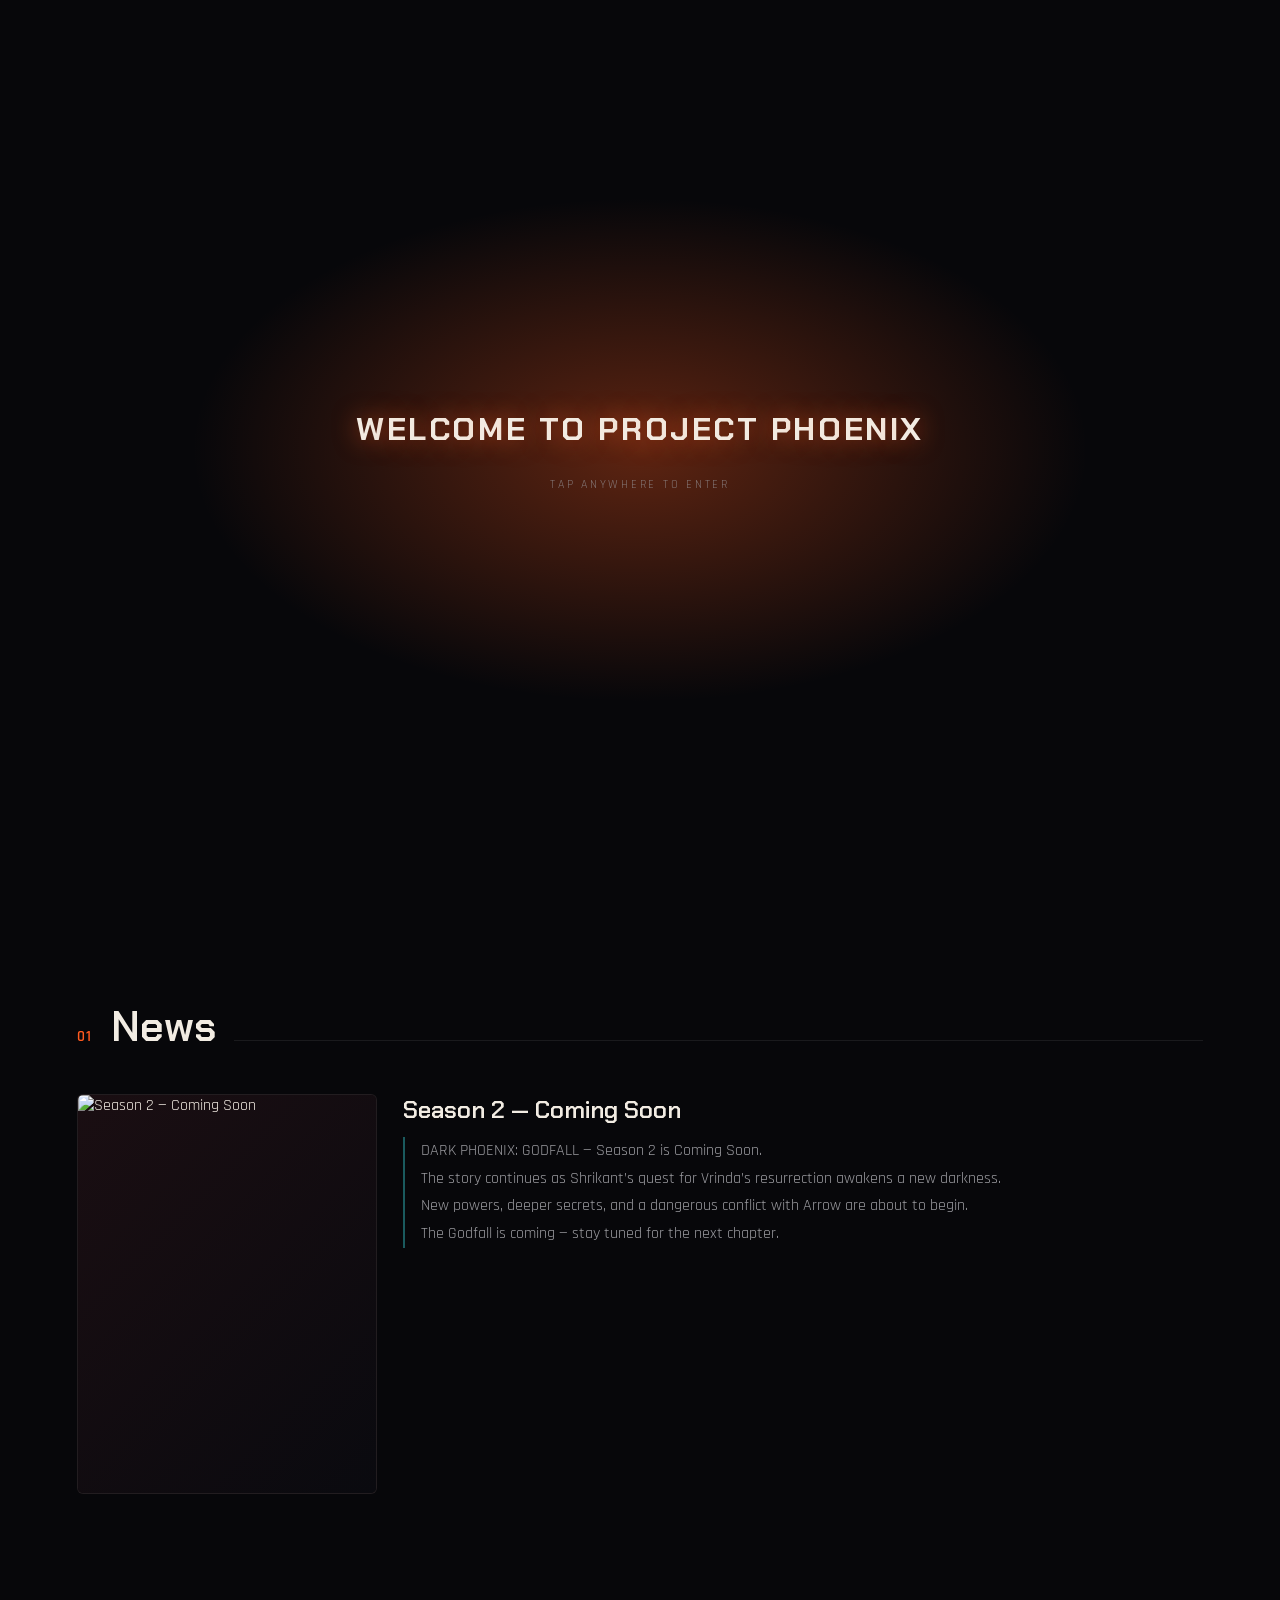
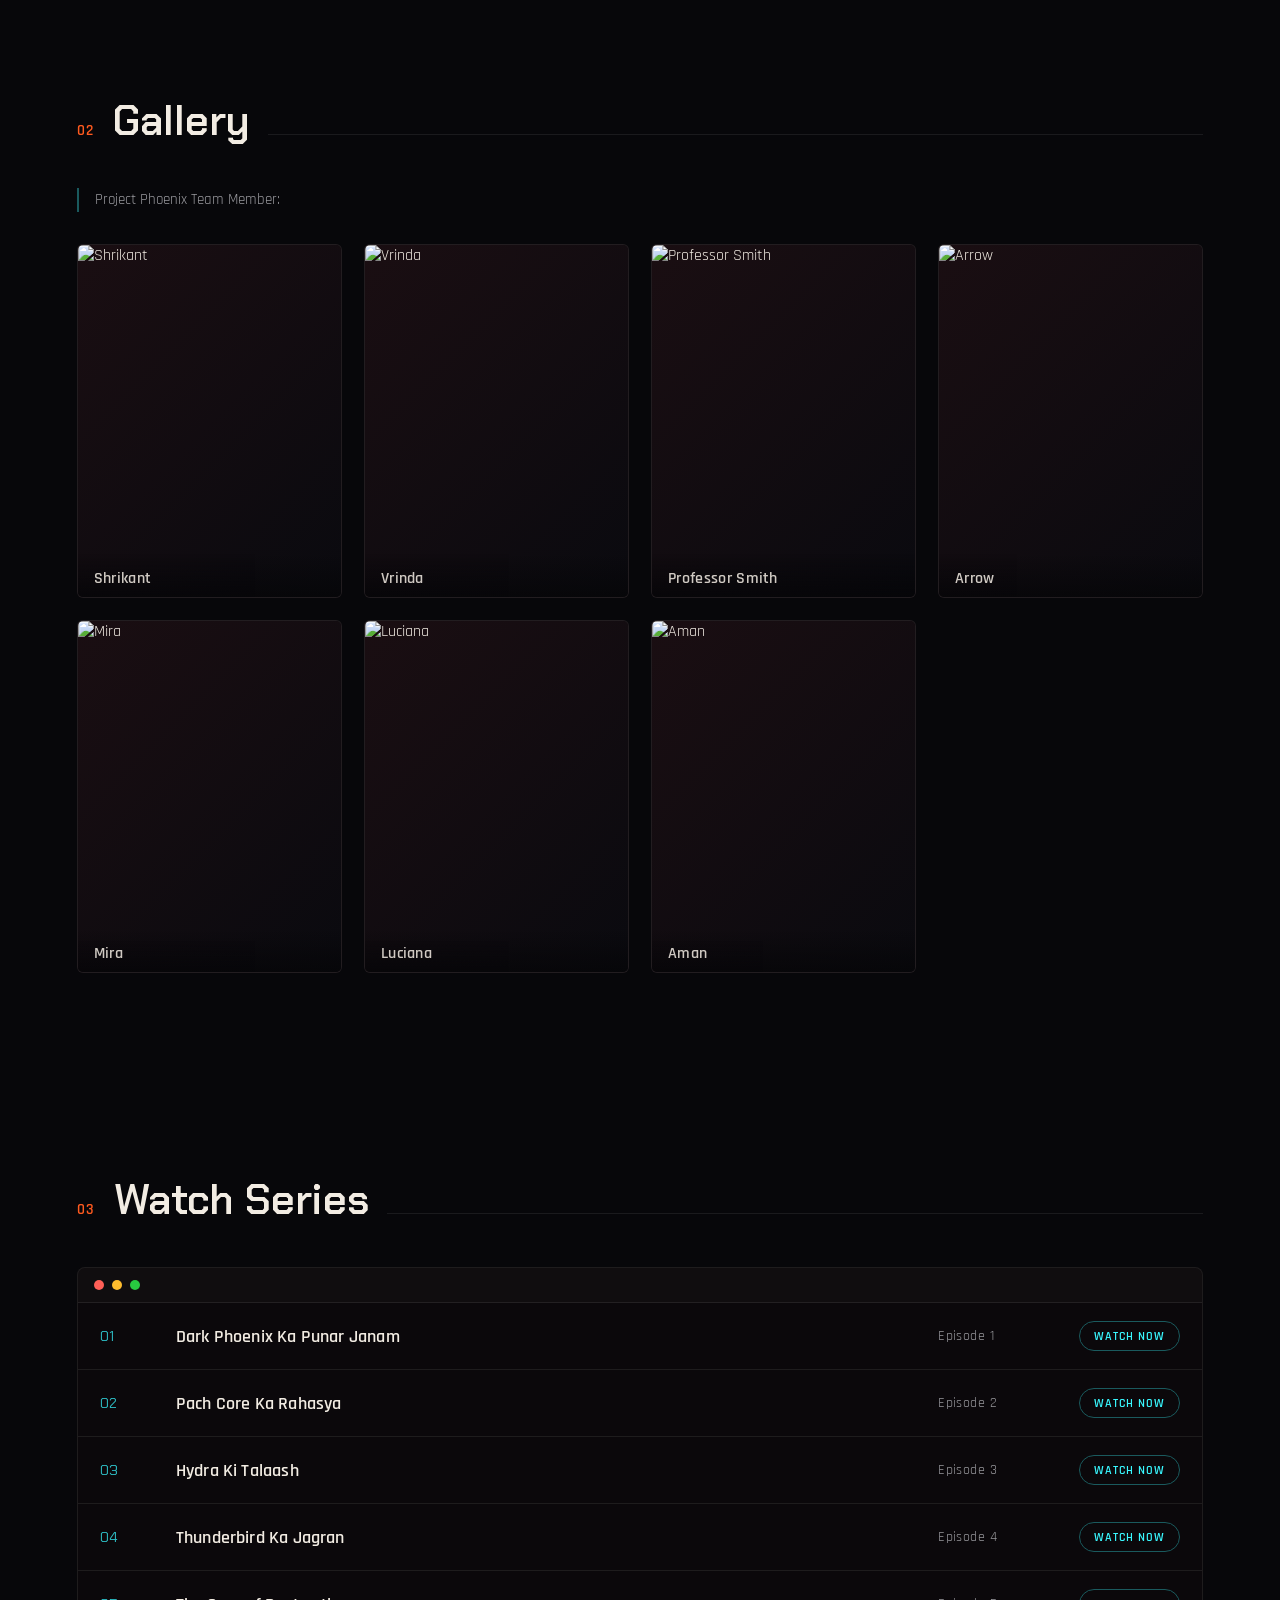
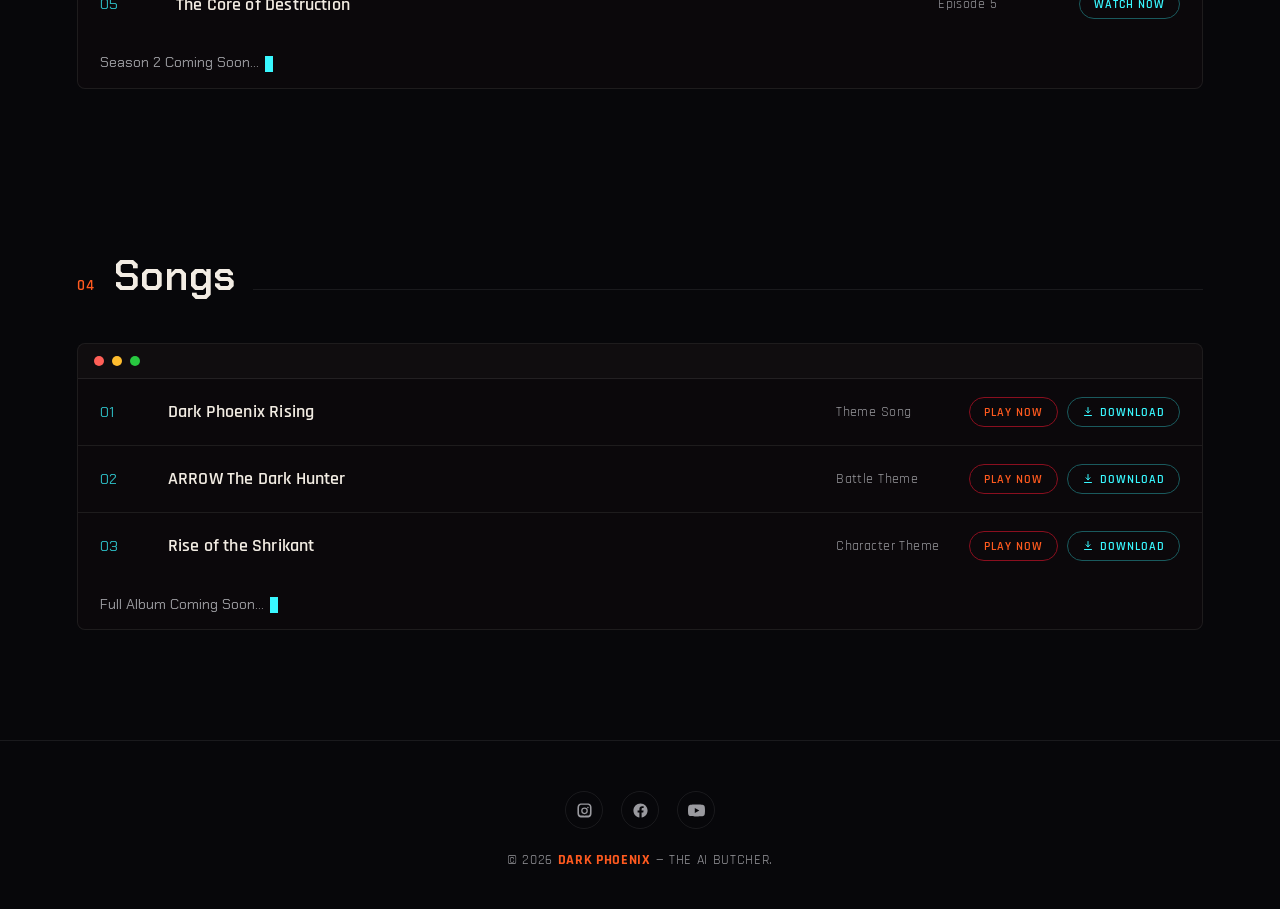
==== index.html @ 94a2bcff "Add files via upload" ====
<!DOCTYPE html>
<html lang="en">
<head>
<meta charset="UTF-8">
<meta name="viewport" content="width=device-width, initial-scale=1.0">
<title>Dark Phoenix: The AI Butcher | Midnight Tales Horror</title>

<!-- ===== SEO Meta Tags ===== -->
<meta name="description" content="Dark Phoenix: The AI Butcher — the official website of Midnight Tales Horror. Season 2 is coming soon — follow the story of Shrikant, Vrinda and Arrow, with all episodes, songs, and gallery in one place.">
<meta name="keywords" content="Dark Phoenix, The AI Butcher, Midnight Tales Horror, Project Phoenix, Dark Phoenix Godfall, anime horror series, Shrikant, Vrinda, Season 2">
<meta name="robots" content="index, follow">
<meta name="author" content="Midnight Tales Horror">
<link rel="canonical" href="https://yourusername.github.io/your-repo-name/">

<!-- ===== Open Graph (Facebook/WhatsApp/Discord preview) ===== -->
<meta property="og:type" content="website">
<meta property="og:title" content="Dark Phoenix: The AI Butcher | Midnight Tales Horror">
<meta property="og:description" content="Season 2 is coming soon — follow the story of Dark Phoenix Godfall, with all episodes, songs, and gallery in one place.">
<meta property="og:image" content="https://yourusername.github.io/your-repo-name/logo.png">
<meta property="og:url" content="https://yourusername.github.io/your-repo-name/">

<!-- ===== Twitter/X Card ===== -->
<meta name="twitter:card" content="summary_large_image">
<meta name="twitter:title" content="Dark Phoenix: The AI Butcher">
<meta name="twitter:description" content="Season 2 is coming soon — follow the story of Dark Phoenix Godfall, with all episodes, songs, and gallery in one place.">
<meta name="twitter:image" content="https://yourusername.github.io/your-repo-name/logo.png">

<!-- Browser tab icon -->
<link rel="icon" type="image/png" href="logo.png">

<link rel="preconnect" href="https://fonts.googleapis.com">
<link href="https://fonts.googleapis.com/css2?family=Chakra+Petch:wght@400;500;600;700&family=Rajdhani:wght@400;500;600;700&display=swap" rel="stylesheet">
<style>
  :root{
    --bg-0:#07070a;
    --bg-1:#0f0a0d;
    --ember-1:#ff5a1f;
    --ember-2:#ffb020;
    --ember-3:#8a0f1f;
    --tech-1:#39f7ff;
    --tech-dim:#1a5a5e;
    --ink:#f2ece3;
    --ink-dim:#9a9a9f;
    --line: rgba(255,255,255,0.08);
  }
  *{box-sizing:border-box; margin:0; padding:0;}
  html{scroll-behavior:smooth;}
  body{
    background:var(--bg-0);
    color:var(--ink);
    font-family:'Rajdhani', sans-serif;
    overflow-x:hidden;
    position:relative;
  }
  h1,h2,h3,.logo,.nav a,.series-num{font-family:'Chakra Petch', sans-serif;}

  #ember-canvas{ position:fixed; inset:0; z-index:0; pointer-events:none; }
  .bg-grid{
    position:fixed; inset:0; z-index:0;
    background-image:
      linear-gradient(var(--line) 1px, transparent 1px),
      linear-gradient(90deg, var(--line) 1px, transparent 1px);
    background-size:48px 48px;
    mask-image: radial-gradient(ellipse 80% 60% at 50% 20%, black 10%, transparent 75%);
    opacity:0.5;
  }
  .bg-glow{
    position:fixed; inset:0; z-index:0;
    background:
      radial-gradient(ellipse 60% 40% at 50% -5%, rgba(255,90,31,0.28), transparent 60%),
      radial-gradient(ellipse 50% 30% at 85% 100%, rgba(57,247,255,0.08), transparent 60%);
  }

  nav{
    position:fixed; top:0; left:0; right:0; z-index:20;
    display:flex; align-items:center; justify-content:space-between;
    padding:22px 6vw;
    background:linear-gradient(to bottom, rgba(7,7,10,0.9), transparent);
    backdrop-filter:blur(2px);
  }
  .logo{ font-weight:700; font-size:1.05rem; letter-spacing:0.04em; color:var(--ink); }
  .logo span{color:var(--ember-1);}
  .nav-links{display:flex; gap:2.4rem; list-style:none;}
  .nav-links a{
    color:var(--ink-dim); text-decoration:none; font-size:0.95rem;
    letter-spacing:0.03em; position:relative; transition:color .25s; font-weight:500;
  }
  .nav-links a::after{
    content:''; position:absolute; left:0; bottom:-6px; height:1px; width:0;
    background:var(--tech-1); transition:width .3s ease; box-shadow:0 0 8px var(--tech-1);
  }
  .nav-links a:hover{color:var(--ink);}
  .nav-links a:hover::after{width:100%;}

  section{position:relative; z-index:2;}

  .hero{
    min-height:100vh; display:flex; flex-direction:column;
    align-items:center; justify-content:center; text-align:center;
    padding:120px 6vw 60px; position:relative;
  }
  .hero-tag{
    color:var(--tech-1); font-size:0.85rem; letter-spacing:0.25em;
    margin-bottom:28px; font-weight:500; opacity:0.85;
    border:1px solid var(--tech-dim); padding:6px 16px; border-radius:2px;
  }
  .logo-mark{
    width:min(150px, 34vw); margin-bottom:18px; display:block;
    animation:logoFloat 4.5s ease-in-out infinite, logoGlow 3.2s ease-in-out infinite;
  }
  @keyframes logoFloat{
    0%,100%{ transform:translateY(0) rotate(0deg); }
    50%{ transform:translateY(-12px) rotate(-1deg); }
  }
  @keyframes logoGlow{
    0%,100%{ filter:drop-shadow(0 0 12px rgba(200,40,40,0.35)) drop-shadow(0 0 2px rgba(255,255,255,0.15)); }
    50%{ filter:drop-shadow(0 0 30px rgba(200,40,40,0.7)) drop-shadow(0 0 6px rgba(255,255,255,0.3)); }
  }
  .phoenix-wrap{ width:min(360px, 60vw); margin-bottom:8px; filter:drop-shadow(0 0 40px rgba(255,90,31,0.45)); }
  .hero h1{
    font-size:clamp(2.8rem, 8vw, 6.2rem);
    font-weight:700; letter-spacing:0.02em; line-height:0.95;
    background:linear-gradient(180deg, #fff 10%, var(--ember-2) 55%, var(--ember-1) 100%);
    -webkit-background-clip:text; background-clip:text; color:transparent;
    position:relative;
  }
  .hero h1 .glitch-layer{
    position:absolute; inset:0; color:var(--tech-1); opacity:0;
    -webkit-background-clip:initial; background:none;
    animation:glitchFlicker 6s steps(1) infinite;
  }
  @keyframes glitchFlicker{
    0%,93%,100%{opacity:0; transform:translate(0,0);}
    94%{opacity:0.55; transform:translate(-3px,1px);}
    95%{opacity:0.35; transform:translate(3px,-1px);}
    96%{opacity:0;}
  }
  .hero p.sub{ margin-top:20px; color:var(--ink-dim); font-size:1.15rem; letter-spacing:0.08em; font-weight:500; }
  .hero p.sub b{color:var(--ember-1); font-weight:600;}
  .scroll-cue{
    position:absolute; bottom:36px; left:50%; transform:translateX(-50%);
    width:1px; height:52px; background:linear-gradient(var(--tech-1), transparent); opacity:0.6;
  }
  .scroll-cue::after{
    content:''; position:absolute; top:0; left:-2px; width:5px; height:5px;
    background:var(--tech-1); border-radius:50%; box-shadow:0 0 8px var(--tech-1);
    animation:cueMove 2.2s ease-in-out infinite;
  }
  @keyframes cueMove{ 0%{top:0; opacity:1;} 90%{opacity:0;} 100%{top:52px; opacity:0;} }

  .sec-head{ display:flex; align-items:baseline; gap:18px; margin:0 6vw 40px; padding-top:100px; }
  .sec-num{ color:var(--ember-1); font-size:0.95rem; font-weight:600; letter-spacing:0.1em;}
  .sec-head h2{ font-size:clamp(1.8rem,3.5vw,2.6rem); font-weight:600; }
  .sec-head .rule{ flex:1; height:1px; background:var(--line); }

  .news{ padding-bottom:100px; }
  .gallery{ padding-bottom:100px; }
  .gallery-note{
    margin:0 6vw 32px; color:var(--ink-dim); font-size:0.95rem; max-width:640px;
    line-height:1.6; border-left:2px solid var(--tech-dim); padding-left:16px;
  }
  .gallery-grid{ display:grid; grid-template-columns:repeat(auto-fill, minmax(230px,1fr)); gap:22px; padding:0 6vw; }
  .art-card{
    position:relative; aspect-ratio:3/4; border-radius:6px; overflow:hidden;
    border:1px solid var(--line); background:var(--bg-1); cursor:default;
  }
  .art-card svg{ width:100%; height:100%; display:block; transition:filter .35s ease; }
  .art-card img{
    width:100%; height:100%; object-fit:cover; display:block;
    background:linear-gradient(135deg, #1a0e12, #0a0a0f);
    transition:filter .35s ease, transform .5s ease;
  }
  .art-card:hover img{ filter:brightness(1.12) saturate(1.15); transform:scale(1.04); }
  .art-card .tag{
    position:absolute; left:0; right:0; bottom:0; padding:14px 16px 12px;
    background:linear-gradient(to top, rgba(5,5,7,0.95), transparent);
    font-weight:600; font-size:1rem; letter-spacing:0.02em;
    transform:translateY(4px); opacity:0.85; transition:transform .35s ease, opacity .35s ease;
  }
  .art-card::before{
    content:''; position:absolute; inset:0; z-index:1;
    box-shadow:inset 0 0 0 1px transparent; transition:box-shadow .35s ease;
  }
  .art-card:hover::before{ box-shadow:inset 0 0 0 1px var(--ember-1); }
  .art-card:hover .tag{ transform:translateY(0); opacity:1; }
  .art-card:hover svg{ filter:brightness(1.12) saturate(1.15); }

  /* ---------- series / songs list (shared terminal style) ---------- */
  .series{ padding-bottom:60px; }
  .songs{ padding-bottom:110px; }

  .terminal{
    margin:0 6vw; border:1px solid var(--line); border-radius:8px;
    background:rgba(15,10,13,0.6); overflow:hidden;
  }
  .terminal-bar{
    display:flex; align-items:center; gap:8px; padding:12px 16px;
    border-bottom:1px solid var(--line); background:rgba(255,255,255,0.02);
  }
  .terminal-bar span{ width:10px; height:10px; border-radius:50%; background:#3a3a40; }
  .series-list{ list-style:none; }
  .series-list li{
    display:grid; grid-template-columns:64px 1fr 140px 90px;
    align-items:center; padding:18px 22px; gap:12px;
    border-bottom:1px solid var(--line); transition:background .25s ease;
  }
  .series-list li:last-child{ border-bottom:none; }
  .series-list li:hover{ background:rgba(255,90,31,0.06); }
  .series-num{ color:var(--tech-1); font-size:0.9rem; opacity:0.75; }
  .series-title{ font-size:1.15rem; font-weight:600; letter-spacing:0.01em; }
  .series-genre{ color:var(--ink-dim); font-size:0.88rem; letter-spacing:0.03em; }
  .series-status{
    justify-self:end; font-size:0.78rem; letter-spacing:0.08em; font-weight:600;
    padding:6px 14px; border-radius:20px; border:1px solid var(--tech-dim); color:var(--tech-1);
    text-decoration:none; white-space:nowrap; transition:background .25s ease, color .25s ease, box-shadow .25s ease;
  }
  .series-status:hover{ background:var(--tech-1); color:#04181a; box-shadow:0 0 14px rgba(57,247,255,0.5); }

  /* songs section reuses .series-list but with an ember accent instead of cyan */
  .songs-list li{ grid-template-columns:56px 1fr 110px 100px 110px; }
  .songs-list li:hover{ background:rgba(57,247,255,0.06); }
  .song-status{
    justify-self:end; font-size:0.78rem; letter-spacing:0.08em; font-weight:600;
    padding:6px 14px; border-radius:20px; border:1px solid var(--ember-3); color:var(--ember-1);
    text-decoration:none; white-space:nowrap; transition:background .25s ease, color .25s ease, box-shadow .25s ease;
  }
  .song-status:hover{ background:var(--ember-1); color:#1a0603; box-shadow:0 0 14px rgba(255,90,31,0.5); }
  .song-status.playing{ background:var(--ember-1); color:#1a0603; box-shadow:0 0 14px rgba(255,90,31,0.6); }
  .song-download{
    justify-self:end; font-size:0.78rem; letter-spacing:0.08em; font-weight:600;
    padding:6px 14px; border-radius:20px; border:1px solid var(--tech-dim); color:var(--tech-1);
    text-decoration:none; white-space:nowrap; transition:background .25s ease, color .25s ease, box-shadow .25s ease;
    display:flex; align-items:center; gap:6px;
  }
  .song-download svg{ width:12px; height:12px; fill:none; stroke:currentColor; stroke-width:2; stroke-linecap:round; stroke-linejoin:round; }
  .song-download:hover{ background:var(--tech-1); color:#04181a; box-shadow:0 0 14px rgba(57,247,255,0.5); }

  .cursor-line{ padding:16px 22px; color:var(--ink-dim); font-family:'Chakra Petch',sans-serif; font-size:0.9rem;}
  .cursor-line .blink{ display:inline-block; width:8px; height:16px; background:var(--tech-1); margin-left:6px; vertical-align:middle; animation:blink 1s steps(1) infinite;}
  @keyframes blink{ 50%{opacity:0;} }

  footer{
    text-align:center; padding:50px 6vw 40px; color:var(--ink-dim);
    font-size:0.85rem; border-top:1px solid var(--line); position:relative; z-index:2; letter-spacing:0.05em;
  }
  footer b{ color:var(--ember-1); }
  .social-row{
    display:flex; justify-content:center; gap:18px; margin-bottom:22px;
  }
  .social-row a{
    display:flex; align-items:center; justify-content:center;
    width:38px; height:38px; border-radius:50%;
    border:1px solid var(--line); color:var(--ink-dim);
    transition:color .25s ease, border-color .25s ease, box-shadow .25s ease, transform .25s ease;
  }
  .social-row a svg{ width:17px; height:17px; fill:currentColor; }
  .social-row a:hover{
    color:var(--ink); border-color:var(--ember-1);
    box-shadow:0 0 14px rgba(255,90,31,0.45); transform:translateY(-3px);
  }

  @media (max-width:640px){
    .series-list li{ grid-template-columns:36px 1fr; row-gap:6px; }
    .songs-list li{ grid-template-columns:36px 1fr; }
    .series-genre, .series-status, .song-status, .song-download{ grid-column:2/3; justify-self:start; }
    .nav-links{ display:none; }
  }

  @media (prefers-reduced-motion: reduce){
    *{ animation-duration:0.001ms !important; animation-iteration-count:1 !important; transition-duration:0.001ms !important; }
  }


  /* ---------- news items (dynamic from data.json) ---------- */
  .news-list{ display:flex; flex-direction:column; gap:28px; padding:0 6vw; }
  .news-item{ display:grid; grid-template-columns:minmax(200px,300px) 1fr; gap:26px; align-items:start; }
  .news-item .art-card{ width:100%; }
  .news-item.no-img{ grid-template-columns:1fr; }
  .news-body h3{ font-size:1.5rem; font-weight:600; margin-bottom:12px; }
  .news-body p{ color:var(--ink-dim); font-size:1.02rem; line-height:1.7; white-space:pre-line; border-left:2px solid var(--tech-dim); padding-left:16px; max-width:680px; }
  @media (max-width:640px){ .news-item{ grid-template-columns:1fr; } }

  /* ---------- intro / welcome screen ---------- */
  #intro-screen{
    position:fixed; inset:0; z-index:100; background:var(--bg-0);
    display:flex; align-items:center; justify-content:center; flex-direction:column;
    transition:opacity 1s ease, visibility 1s ease; cursor:pointer;
  }
  #intro-screen.hide{ opacity:0; visibility:hidden; pointer-events:none; }
  #intro-screen .intro-glow{
    position:absolute; inset:0;
    background:radial-gradient(ellipse 50% 40% at 50% 50%, rgba(255,90,31,0.35), transparent 70%);
    animation:introPulse 2.4s ease-in-out infinite;
  }
  @keyframes introPulse{ 0%,100%{opacity:0.5;} 50%{opacity:1;} }
  #intro-screen h2{
    font-family:'Chakra Petch',sans-serif; font-weight:700;
    font-size:clamp(0.95rem,3.6vw,2rem); letter-spacing:0.08em;
    color:var(--ink); position:relative; z-index:1; text-align:center;
    text-shadow:0 0 24px rgba(255,90,31,0.6);
    white-space:nowrap; padding:0 4vw;
  }
  #intro-screen h2 span{
    display:inline-block; opacity:0; transform:translateY(12px);
    animation:letterIn 0.5s ease forwards;
  }
  @keyframes letterIn{ to{ opacity:1; transform:translateY(0);} }
  #intro-screen .intro-hint{
    margin-top:26px; color:var(--ink-dim); font-size:0.78rem;
    letter-spacing:0.22em; opacity:0; position:relative; z-index:1;
    animation:hintFade 1s ease forwards; animation-delay:2s;
  }
  @keyframes hintFade{ to{ opacity:0.7; } }
</style>
</head>
<body>

<div id="intro-screen">
  <div class="intro-glow"></div>
  <h2 id="introText"></h2>
  <div class="intro-hint">TAP ANYWHERE TO ENTER</div>
</div>

<canvas id="ember-canvas"></canvas>
<div class="bg-grid"></div>
<div class="bg-glow"></div>

<nav>
  <div class="logo">DARK <span>PHOENIX</span></div>
  <ul class="nav-links">
    <li><a href="#news">News</a></li>
    <li><a href="#gallery">Gallery</a></li>
    <li><a href="#series">Series</a></li>
    <li><a href="#songs">Songs</a></li>
  </ul>
</nav>

<section class="hero">
  <img class="logo-mark" src="logo.png" alt="Midnight Tales Horror logo">
  <div class="hero-tag">Midnight Tales Horror</div>
  <div class="phoenix-wrap">
    <svg viewBox="0 0 300 260" xmlns="http://www.w3.org/2000/svg">
      <defs>
        <linearGradient id="fireGrad" x1="0" y1="1" x2="0" y2="0">
          <stop offset="0%" stop-color="#8a0f1f"/>
          <stop offset="45%" stop-color="#ff5a1f"/>
          <stop offset="100%" stop-color="#ffd27a"/>
        </linearGradient>
      </defs>
      <g fill="url(#fireGrad)">
        <path id="wingL">
          <animate attributeName="d" dur="3.2s" repeatCount="indefinite"
            values="M150,120 C110,90 40,95 15,60 C40,110 60,140 100,150 C120,155 140,140 150,120 Z;
                    M150,120 C110,100 35,80 10,35 C35,100 55,150 100,158 C122,162 142,142 150,120 Z;
                    M150,120 C110,90 40,95 15,60 C40,110 60,140 100,150 C120,155 140,140 150,120 Z"/>
        </path>
        <path id="wingR">
          <animate attributeName="d" dur="3.2s" repeatCount="indefinite"
            values="M150,120 C190,90 260,95 285,60 C260,110 240,140 200,150 C180,155 160,140 150,120 Z;
                    M150,120 C190,100 265,80 290,35 C265,100 245,150 200,158 C178,162 158,142 150,120 Z;
                    M150,120 C190,90 260,95 285,60 C260,110 240,140 200,150 C180,155 160,140 150,120 Z"/>
        </path>
        <path d="M150,60 C165,75 172,100 165,125 C160,145 150,165 150,190 C150,165 140,145 135,125 C128,100 135,75 150,60 Z"/>
        <path d="M150,150 C158,175 160,205 150,235 C140,205 142,175 150,150 Z" opacity="0.85"/>
        <circle cx="150" cy="70" r="10"/>
      </g>
    </svg>
  </div>
  <h1 data-text="DARK PHOENIX">
    DARK PHOENIX
    <span class="glitch-layer" aria-hidden="true">DARK PHOENIX</span>
  </h1>
  <p class="sub">— <b>THE AI BUTCHER</b> —</p>
  <div class="scroll-cue"></div>
</section>

<section id="news" class="news">
  <div class="sec-head">
    <span class="sec-num">01</span>
    <h2>News</h2>
    <div class="rule"></div>
  </div>
  <div class="news-list" id="newsGrid"></div>
</section>

<section id="gallery" class="gallery">
  <div class="sec-head">
    <span class="sec-num">02</span>
    <h2>Gallery</h2>
    <div class="rule"></div>
  </div>
  <p class="gallery-note">
  Project Phoenix Team Member:
  </p>
  <div class="gallery-grid" id="galleryGrid"></div>
</section>

<section id="series" class="series">
  <div class="sec-head">
    <span class="sec-num">03</span>
    <h2>Watch Series</h2>
    <div class="rule"></div>
  </div>
  <div class="terminal">
    <div class="terminal-bar">
      <span style="background:#ff5f57"></span><span style="background:#febc2e"></span><span style="background:#28c840"></span>
    </div>
    <ul class="series-list" id="seriesList"></ul>
    <div class="cursor-line">Season 2 Coming Soon...<span class="blink"></span></div>
  </div>
</section>

<section id="songs" class="songs">
  <div class="sec-head">
    <span class="sec-num">04</span>
    <h2>Songs</h2>
    <div class="rule"></div>
  </div>
  <div class="terminal">
    <div class="terminal-bar">
      <span style="background:#ff5f57"></span><span style="background:#febc2e"></span><span style="background:#28c840"></span>
    </div>
    <ul class="series-list songs-list" id="songsList"></ul>
    <div class="cursor-line">Full Album Coming Soon...<span class="blink"></span></div>
  </div>
</section>

<footer>
  <div class="social-row">
    <a href="https://www.instagram.com/midnighttales_horror?igsh=eGZ1bXU1eHRidGNl" target="_blank" rel="noopener" aria-label="Instagram">
      <svg viewBox="0 0 24 24"><path d="M12 2c2.72 0 3.06.01 4.12.06 1.06.05 1.79.22 2.43.47.66.26 1.22.6 1.77 1.15.5.5.9 1.11 1.15 1.77.25.64.42 1.37.47 2.43.05 1.06.06 1.4.06 4.12s-.01 3.06-.06 4.12c-.05 1.06-.22 1.79-.47 2.43a4.9 4.9 0 0 1-1.15 1.77 4.9 4.9 0 0 1-1.77 1.15c-.64.25-1.37.42-2.43.47-1.06.05-1.4.06-4.12.06s-3.06-.01-4.12-.06c-1.06-.05-1.79-.22-2.43-.47a4.9 4.9 0 0 1-1.77-1.15 4.9 4.9 0 0 1-1.15-1.77c-.25-.64-.42-1.37-.47-2.43C2.01 15.06 2 14.72 2 12s.01-3.06.06-4.12c.05-1.06.22-1.79.47-2.43.26-.66.6-1.22 1.15-1.77A4.9 4.9 0 0 1 5.45 2.53c.64-.25 1.37-.42 2.43-.47C8.94 2.01 9.28 2 12 2zm0 1.8c-2.67 0-2.99.01-4.04.06-.87.04-1.34.18-1.65.3-.42.16-.71.36-1.02.67-.31.31-.5.6-.67 1.02-.12.31-.26.78-.3 1.65C4.27 8.5 4.26 8.83 4.26 11.5s.01 3 .06 4.05c.04.87.18 1.34.3 1.65.16.42.36.71.67 1.02.31.31.6.5 1.02.67.31.12.78.26 1.65.3 1.05.05 1.37.06 4.04.06s2.99-.01 4.04-.06c.87-.04 1.34-.18 1.65-.3.42-.17.71-.36 1.02-.67.31-.31.5-.6.67-1.02.12-.31.26-.78.3-1.65.05-1.05.06-1.37.06-4.05s-.01-3-.06-4.04c-.04-.87-.18-1.34-.3-1.65a2.75 2.75 0 0 0-.67-1.02 2.75 2.75 0 0 0-1.02-.67c-.31-.12-.78-.26-1.65-.3-1.05-.05-1.37-.06-4.04-.06zm0 4.03a4.67 4.67 0 1 1 0 9.34 4.67 4.67 0 0 1 0-9.34zm0 1.8a2.87 2.87 0 1 0 0 5.74 2.87 2.87 0 0 0 0-5.74zm5.94-1.99a1.09 1.09 0 1 1-2.18 0 1.09 1.09 0 0 1 2.18 0z"/></svg>
    </a>
    <a href="https://www.facebook.com/midnighttaleshorror" target="_blank" rel="noopener" aria-label="Facebook">
      <svg viewBox="0 0 24 24"><path d="M22 12.06C22 6.5 17.52 2 12 2S2 6.5 2 12.06c0 5.02 3.66 9.18 8.44 9.94v-7.03H7.9v-2.91h2.54V9.85c0-2.51 1.49-3.9 3.77-3.9 1.09 0 2.24.2 2.24.2v2.47h-1.26c-1.24 0-1.63.78-1.63 1.57v1.87h2.78l-.44 2.91h-2.34V22c4.78-.76 8.44-4.92 8.44-9.94z"/></svg>
    </a>
    <a href="https://youtube.com/@midnighttaleshorror?si=seiQ2TWGdXwef4VZ" target="_blank" rel="noopener" aria-label="YouTube">
      <svg viewBox="0 0 24 24"><path d="M23.5 6.2a3.02 3.02 0 0 0-2.12-2.14C19.5 3.5 12 3.5 12 3.5s-7.5 0-9.38.56A3.02 3.02 0 0 0 .5 6.2C0 8.1 0 12 0 12s0 3.9.5 5.8a3.02 3.02 0 0 0 2.12 2.14c1.88.56 9.38.56 9.38.56s7.5 0 9.38-.56a3.02 3.02 0 0 0 2.12-2.14c.5-1.9.5-5.8.5-5.8s0-3.9-.5-5.8zM9.6 15.6V8.4l6.4 3.6-6.4 3.6z"/></svg>
    </a>
  </div>
  © 2026 <b>DARK PHOENIX</b> — THE AI BUTCHER.
</footer>

<script>
  // ---- intro / welcome screen ----
  (function(){
    const introEl = document.getElementById('intro-screen');
    const introText = document.getElementById('introText');
    const message = 'WELCOME TO PROJECT PHOENIX';

    introText.innerHTML = message.split('').map((ch,i)=>
      `<span style="animation-delay:${i*0.045}s">${ch === ' ' ? '&nbsp;' : ch}</span>`
    ).join('');

    let hasSpoken = false;
    function pickFemaleVoice(voices){
      const knownFemaleNames = ['female','zira','samantha','victoria','susan','fiona','moira','tessa','karen','google uk english female','google us english'];
      let match = voices.find(v => /en/i.test(v.lang) && knownFemaleNames.some(n => v.name.toLowerCase().includes(n)));
      if(match) return match;
      match = voices.find(v => /en/i.test(v.lang));
      return match || voices[0];
    }
    function speakWelcome(){
      if(hasSpoken) return;
      hasSpoken = true;
      if('speechSynthesis' in window){
        const utter = new SpeechSynthesisUtterance('Welcome to Project Phoenix');
        utter.rate = 0.95;
        utter.pitch = 1.25;
        utter.volume = 1;
        const voices = speechSynthesis.getVoices();
        if(voices.length){
          utter.voice = pickFemaleVoice(voices);
        }
        speechSynthesis.speak(utter);
      }
    }

    function dismissIntro(){
      introEl.classList.add('hide');
    }

    window.addEventListener('load', speakWelcome);
    introEl.addEventListener('click', () => { speakWelcome(); dismissIntro(); });

    setTimeout(dismissIntro, 4200);
  })();

  const canvas = document.getElementById('ember-canvas');
  const ctx = canvas.getContext('2d');
  let W,H;
  function resize(){ W=canvas.width=innerWidth; H=canvas.height=innerHeight; }
  resize(); addEventListener('resize', resize);

  const embers = Array.from({length:55}, () => spawnEmber());
  function spawnEmber(){
    return {
      x: Math.random()*W, y: H + Math.random()*100,
      r: 0.6 + Math.random()*2.2, speed: 0.3 + Math.random()*0.9,
      drift: (Math.random()-0.5)*0.6, hue: Math.random() > 0.25 ? 20 : 190,
      alpha: 0.15 + Math.random()*0.55
    };
  }
  function tick(){
    ctx.clearRect(0,0,W,H);
    embers.forEach(e=>{
      e.y -= e.speed;
      e.x += e.drift + Math.sin(e.y*0.01)*0.3;
      if(e.y < -20){ Object.assign(e, spawnEmber(), {y: H+20}); }
      ctx.beginPath();
      ctx.fillStyle = e.hue === 20
        ? `rgba(255,${90+Math.random()*40|0},30,${e.alpha})`
        : `rgba(57,247,255,${e.alpha*0.6})`;
      ctx.shadowColor = ctx.fillStyle;
      ctx.shadowBlur = 6;
      ctx.arc(e.x, e.y, e.r, 0, Math.PI*2);
      ctx.fill();
    });
    requestAnimationFrame(tick);
  }
  tick();

  // ---- content: loaded from data.json (edited via admin.html) ----
  const DEFAULT_DATA = {
    news:[{ title:'Season 2 — Coming Soon', img:'s2.png',
      text:'DARK PHOENIX: GODFALL — Season 2 is Coming Soon.\nThe story continues as Shrikant’s quest for Vrinda’s resurrection awakens a new darkness.\nNew powers, deeper secrets, and a dangerous conflict with Arrow are about to begin.\nThe Godfall is coming — stay tuned for the next chapter.' }],
    gallery:[
      { title:'Shrikant', img:'1.png' }, { title:'Vrinda', img:'2.png' },
      { title:'Professor Smith', img:'3.png' }, { title:'Arrow', img:'4.png' },
      { title:'Mira', img:'5.png' }, { title:'Luciana', img:'6.png' }, { title:'Aman', img:'7.png' }
    ],
    series:[
      { title:'Dark Phoenix Ka Punar Janam', genre:'Episode 1', link:'https://youtu.be/z_8upLnRWps' },
      { title:'Pach Core Ka Rahasya', genre:'Episode 2', link:'https://youtu.be/EMSTWeN7AVE' },
      { title:'Hydra Ki Talaash', genre:'Episode 3', link:'https://youtu.be/gCULg_GukWc' },
      { title:'Thunderbird Ka Jagran', genre:'Episode 4', link:'https://youtu.be/5DUibqj-ChE' },
      { title:'The Core of Destruction', genre:'Episode 5', link:'https://youtu.be/tPJE9atDQdI' }
    ],
    songs:[
      { title:'Dark Phoenix Rising', genre:'Theme Song', file:'Dark Phoenix Rising.mp3' },
      { title:'ARROW The Dark Hunter', genre:'Battle Theme', file:'ARROW The Dark Hunter.mp3' },
      { title:'Rise of the Shrikant', genre:'Character Theme', file:'Rise of the Shrikant.mp3' }
    ]
  };

  const esc = s => String(s ?? '').replace(/[&<>"']/g, c => ({'&':'&amp;','<':'&lt;','>':'&gt;','"':'&quot;',"'":'&#39;'}[c]));
  const safeLink = u => /^https?:\/\//i.test(u || '') ? u : '#';

  const newsGrid  = document.getElementById('newsGrid');
  const grid      = document.getElementById('galleryGrid');
  const list      = document.getElementById('seriesList');
  const songsList = document.getElementById('songsList');

  function renderSite(d){
    // news
    newsGrid.innerHTML = (d.news || []).map(n => `
      <article class="news-item ${n.img ? '' : 'no-img'}">
        ${n.img ? `<div class="art-card"><img src="${esc(encodeURI(n.img))}" alt="${esc(n.title)}"></div>` : ''}
        <div class="news-body">
          <h3>${esc(n.title)}</h3>
          ${n.text ? `<p>${esc(n.text)}</p>` : ''}
        </div>
      </article>
    `).join('');

    // gallery
    grid.innerHTML = (d.gallery || []).map(a => `
      <div class="art-card">
        <img src="${esc(encodeURI(a.img))}" alt="${esc(a.title)}">
        <div class="tag">${esc(a.title)}</div>
      </div>
    `).join('');

    // series
    list.innerHTML = (d.series || []).map((s,i) => `
      <li>
        <span class="series-num">${String(i+1).padStart(2,'0')}</span>
        <span class="series-title">${esc(s.title)}</span>
        <span class="series-genre">${esc(s.genre)}</span>
        <a class="series-status" href="${esc(safeLink(s.link))}" target="_blank" rel="noopener">WATCH NOW</a>
      </li>
    `).join('');

    // songs
    songsList.innerHTML = (d.songs || []).map((s,i) => `
      <li>
        <span class="series-num">${String(i+1).padStart(2,'0')}</span>
        <span class="series-title">${esc(s.title)}</span>
        <span class="series-genre">${esc(s.genre)}</span>
        <a class="song-status" href="#" data-src="${esc(encodeURI(s.file))}">PLAY NOW</a>
        <a class="song-download" href="${esc(encodeURI(s.file))}" download="${esc(s.file.split('/').pop())}">
          <svg viewBox="0 0 24 24"><path d="M12 3v10.5m0 0 4-4m-4 4-4-4M5 19h14"/></svg>
          DOWNLOAD
        </a>
      </li>
    `).join('');
  }

  fetch('data.json?t=' + Date.now(), { cache:'no-store' })
    .then(r => r.ok ? r.json() : Promise.reject())
    .then(renderSite)
    .catch(() => renderSite(DEFAULT_DATA));

  // A single audio player — only one song plays at a time; clicking a button toggles play/pause
  (function(){
    const audio = new Audio();
    let activeBtn = null;

    function resetBtn(btn){
      btn.textContent = 'PLAY NOW';
      btn.classList.remove('playing');
    }

    songsList.addEventListener('click', (e) => {
      const btn = e.target.closest('.song-status');
      if(!btn) return;
      e.preventDefault();

      const src = btn.getAttribute('data-src');

      if(activeBtn === btn && !audio.paused){
        audio.pause();
        resetBtn(btn);
        activeBtn = null;
        return;
      }

      if(activeBtn && activeBtn !== btn){
        resetBtn(activeBtn);
      }

      audio.src = src;
      audio.play().catch(() => {
        btn.textContent = 'ERROR';
        setTimeout(() => resetBtn(btn), 1500);
      });
      btn.textContent = 'PAUSE';
      btn.classList.add('playing');
      activeBtn = btn;
    });

    audio.addEventListener('ended', () => {
      if(activeBtn) resetBtn(activeBtn);
      activeBtn = null;
    });
  })();
</script>
</body>
</html>
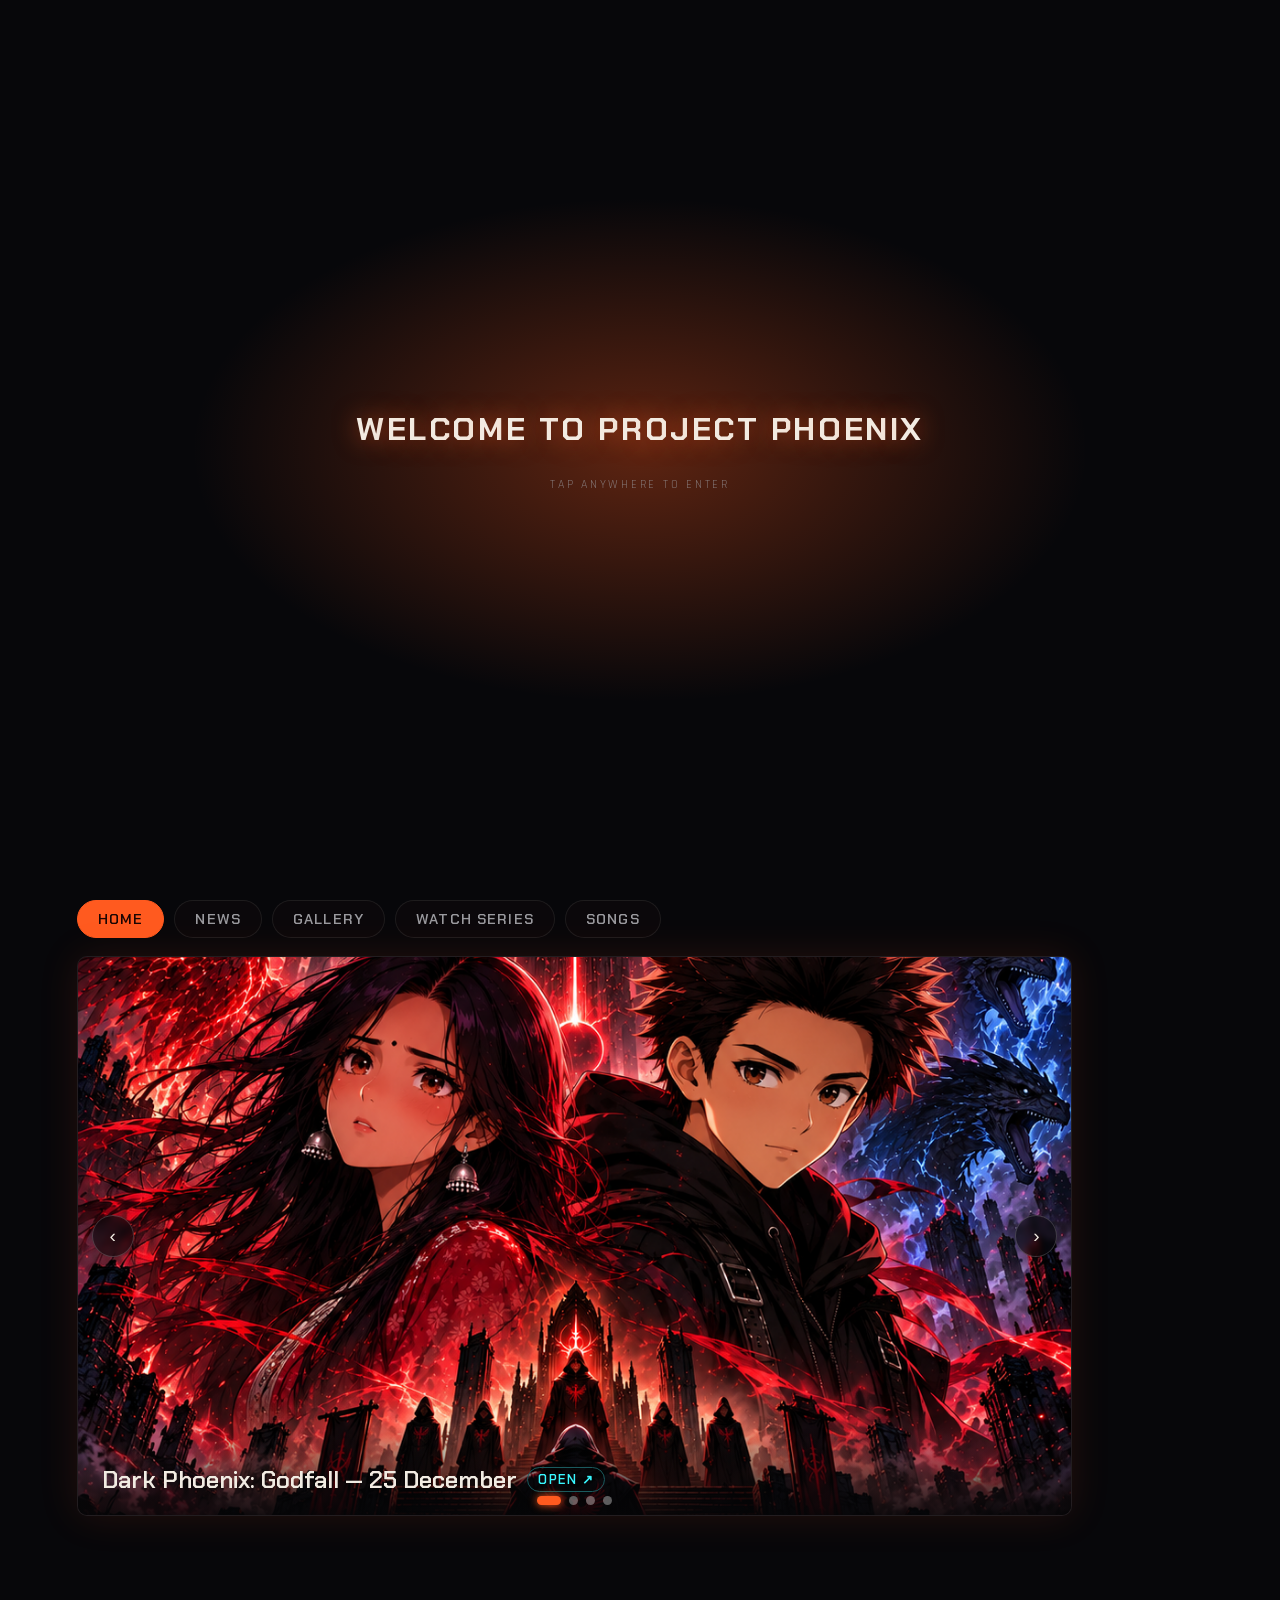
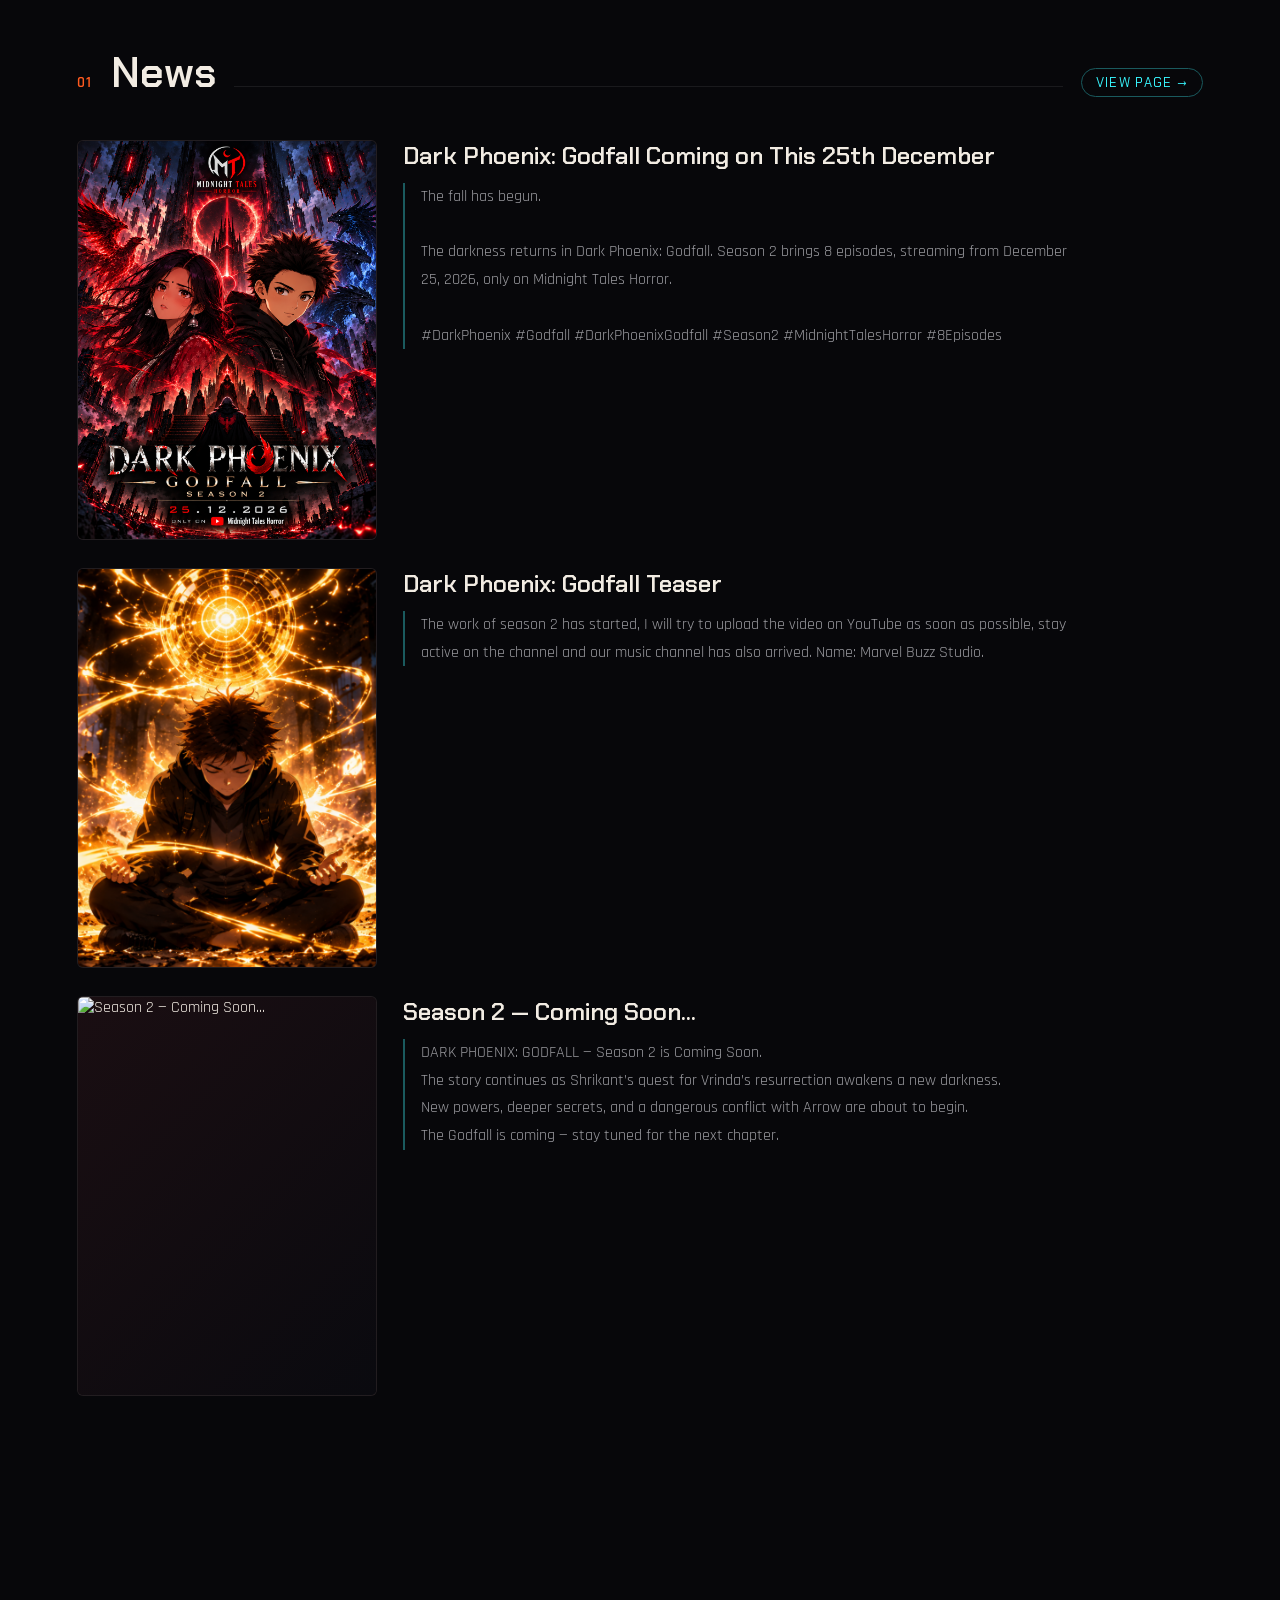
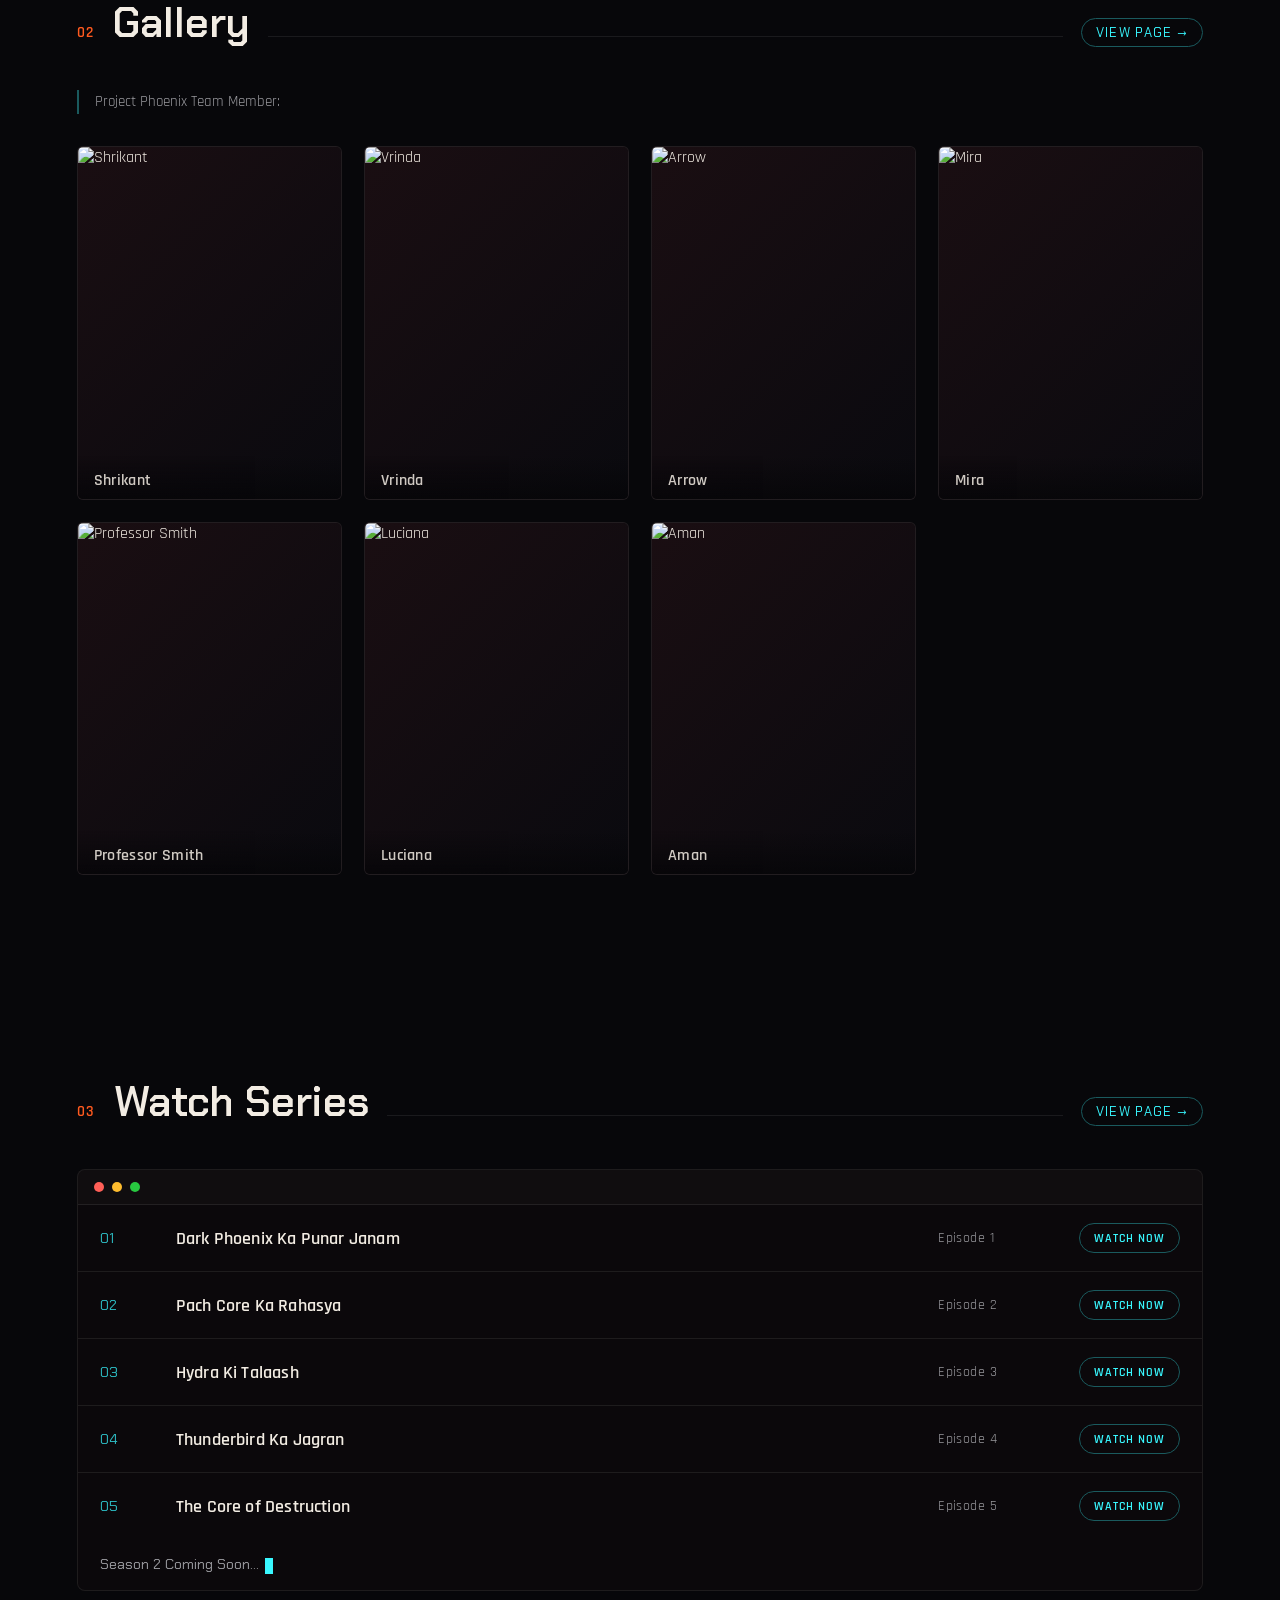
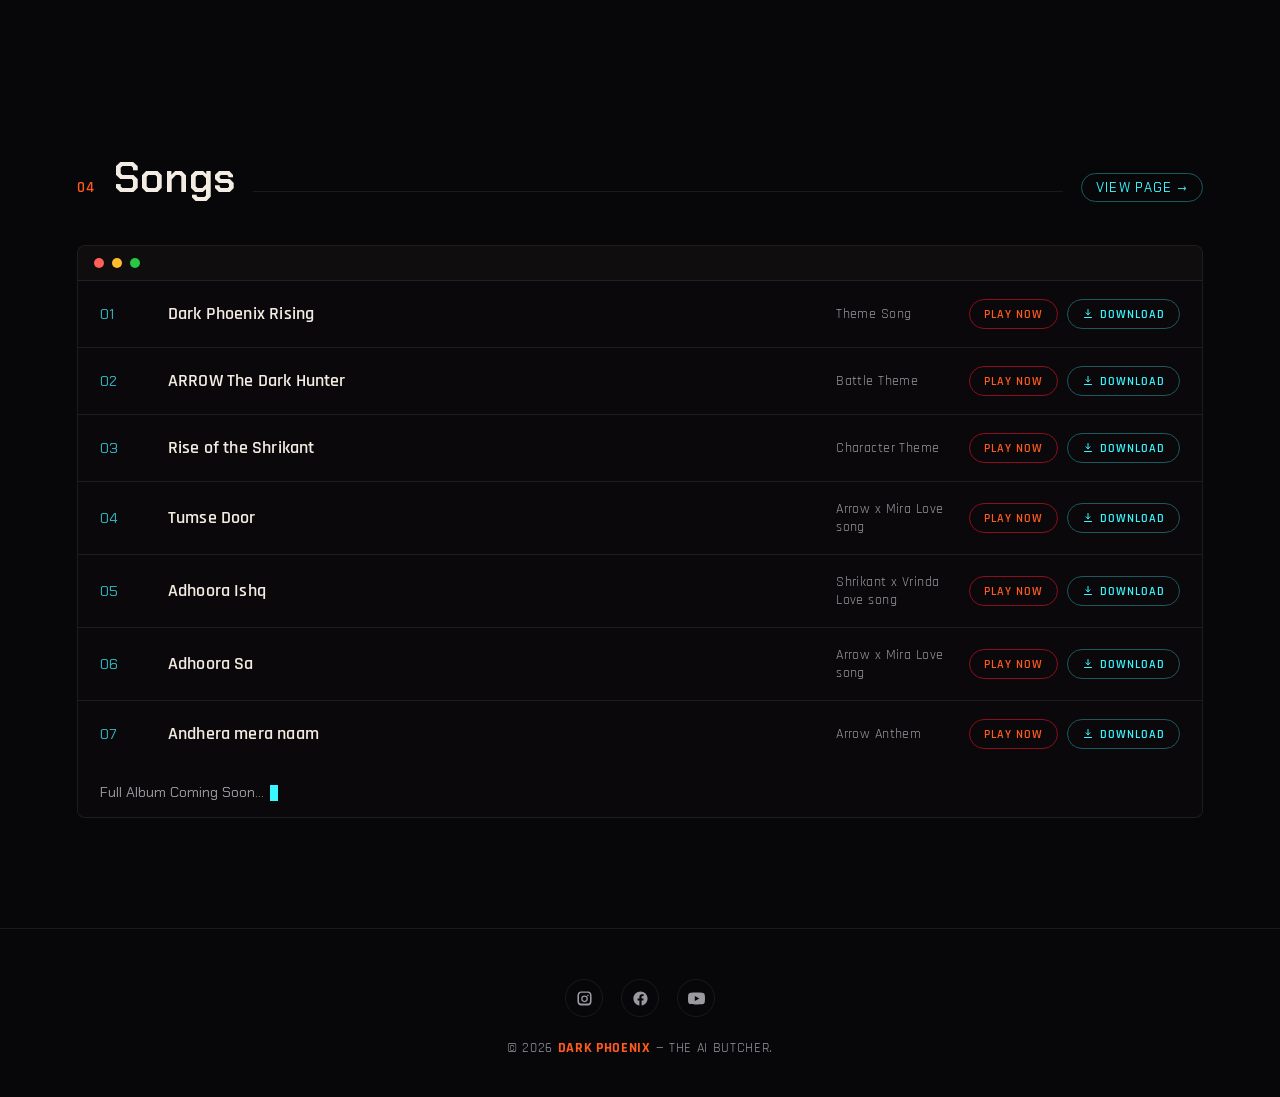
==== commit 73d0202e: "Add files via upload" ====
--- a/index.html
+++ b/index.html
@@ -30,288 +30,7 @@
 
 <link rel="preconnect" href="https://fonts.googleapis.com">
 <link href="https://fonts.googleapis.com/css2?family=Chakra+Petch:wght@400;500;600;700&family=Rajdhani:wght@400;500;600;700&display=swap" rel="stylesheet">
-<style>
-  :root{
-    --bg-0:#07070a;
-    --bg-1:#0f0a0d;
-    --ember-1:#ff5a1f;
-    --ember-2:#ffb020;
-    --ember-3:#8a0f1f;
-    --tech-1:#39f7ff;
-    --tech-dim:#1a5a5e;
-    --ink:#f2ece3;
-    --ink-dim:#9a9a9f;
-    --line: rgba(255,255,255,0.08);
-  }
-  *{box-sizing:border-box; margin:0; padding:0;}
-  html{scroll-behavior:smooth;}
-  body{
-    background:var(--bg-0);
-    color:var(--ink);
-    font-family:'Rajdhani', sans-serif;
-    overflow-x:hidden;
-    position:relative;
-  }
-  h1,h2,h3,.logo,.nav a,.series-num{font-family:'Chakra Petch', sans-serif;}
-
-  #ember-canvas{ position:fixed; inset:0; z-index:0; pointer-events:none; }
-  .bg-grid{
-    position:fixed; inset:0; z-index:0;
-    background-image:
-      linear-gradient(var(--line) 1px, transparent 1px),
-      linear-gradient(90deg, var(--line) 1px, transparent 1px);
-    background-size:48px 48px;
-    mask-image: radial-gradient(ellipse 80% 60% at 50% 20%, black 10%, transparent 75%);
-    opacity:0.5;
-  }
-  .bg-glow{
-    position:fixed; inset:0; z-index:0;
-    background:
-      radial-gradient(ellipse 60% 40% at 50% -5%, rgba(255,90,31,0.28), transparent 60%),
-      radial-gradient(ellipse 50% 30% at 85% 100%, rgba(57,247,255,0.08), transparent 60%);
-  }
-
-  nav{
-    position:fixed; top:0; left:0; right:0; z-index:20;
-    display:flex; align-items:center; justify-content:space-between;
-    padding:22px 6vw;
-    background:linear-gradient(to bottom, rgba(7,7,10,0.9), transparent);
-    backdrop-filter:blur(2px);
-  }
-  .logo{ font-weight:700; font-size:1.05rem; letter-spacing:0.04em; color:var(--ink); }
-  .logo span{color:var(--ember-1);}
-  .nav-links{display:flex; gap:2.4rem; list-style:none;}
-  .nav-links a{
-    color:var(--ink-dim); text-decoration:none; font-size:0.95rem;
-    letter-spacing:0.03em; position:relative; transition:color .25s; font-weight:500;
-  }
-  .nav-links a::after{
-    content:''; position:absolute; left:0; bottom:-6px; height:1px; width:0;
-    background:var(--tech-1); transition:width .3s ease; box-shadow:0 0 8px var(--tech-1);
-  }
-  .nav-links a:hover{color:var(--ink);}
-  .nav-links a:hover::after{width:100%;}
-
-  section{position:relative; z-index:2;}
-
-  .hero{
-    min-height:100vh; display:flex; flex-direction:column;
-    align-items:center; justify-content:center; text-align:center;
-    padding:120px 6vw 60px; position:relative;
-  }
-  .hero-tag{
-    color:var(--tech-1); font-size:0.85rem; letter-spacing:0.25em;
-    margin-bottom:28px; font-weight:500; opacity:0.85;
-    border:1px solid var(--tech-dim); padding:6px 16px; border-radius:2px;
-  }
-  .logo-mark{
-    width:min(150px, 34vw); margin-bottom:18px; display:block;
-    animation:logoFloat 4.5s ease-in-out infinite, logoGlow 3.2s ease-in-out infinite;
-  }
-  @keyframes logoFloat{
-    0%,100%{ transform:translateY(0) rotate(0deg); }
-    50%{ transform:translateY(-12px) rotate(-1deg); }
-  }
-  @keyframes logoGlow{
-    0%,100%{ filter:drop-shadow(0 0 12px rgba(200,40,40,0.35)) drop-shadow(0 0 2px rgba(255,255,255,0.15)); }
-    50%{ filter:drop-shadow(0 0 30px rgba(200,40,40,0.7)) drop-shadow(0 0 6px rgba(255,255,255,0.3)); }
-  }
-  .phoenix-wrap{ width:min(360px, 60vw); margin-bottom:8px; filter:drop-shadow(0 0 40px rgba(255,90,31,0.45)); }
-  .hero h1{
-    font-size:clamp(2.8rem, 8vw, 6.2rem);
-    font-weight:700; letter-spacing:0.02em; line-height:0.95;
-    background:linear-gradient(180deg, #fff 10%, var(--ember-2) 55%, var(--ember-1) 100%);
-    -webkit-background-clip:text; background-clip:text; color:transparent;
-    position:relative;
-  }
-  .hero h1 .glitch-layer{
-    position:absolute; inset:0; color:var(--tech-1); opacity:0;
-    -webkit-background-clip:initial; background:none;
-    animation:glitchFlicker 6s steps(1) infinite;
-  }
-  @keyframes glitchFlicker{
-    0%,93%,100%{opacity:0; transform:translate(0,0);}
-    94%{opacity:0.55; transform:translate(-3px,1px);}
-    95%{opacity:0.35; transform:translate(3px,-1px);}
-    96%{opacity:0;}
-  }
-  .hero p.sub{ margin-top:20px; color:var(--ink-dim); font-size:1.15rem; letter-spacing:0.08em; font-weight:500; }
-  .hero p.sub b{color:var(--ember-1); font-weight:600;}
-  .scroll-cue{
-    position:absolute; bottom:36px; left:50%; transform:translateX(-50%);
-    width:1px; height:52px; background:linear-gradient(var(--tech-1), transparent); opacity:0.6;
-  }
-  .scroll-cue::after{
-    content:''; position:absolute; top:0; left:-2px; width:5px; height:5px;
-    background:var(--tech-1); border-radius:50%; box-shadow:0 0 8px var(--tech-1);
-    animation:cueMove 2.2s ease-in-out infinite;
-  }
-  @keyframes cueMove{ 0%{top:0; opacity:1;} 90%{opacity:0;} 100%{top:52px; opacity:0;} }
-
-  .sec-head{ display:flex; align-items:baseline; gap:18px; margin:0 6vw 40px; padding-top:100px; }
-  .sec-num{ color:var(--ember-1); font-size:0.95rem; font-weight:600; letter-spacing:0.1em;}
-  .sec-head h2{ font-size:clamp(1.8rem,3.5vw,2.6rem); font-weight:600; }
-  .sec-head .rule{ flex:1; height:1px; background:var(--line); }
-
-  .news{ padding-bottom:100px; }
-  .gallery{ padding-bottom:100px; }
-  .gallery-note{
-    margin:0 6vw 32px; color:var(--ink-dim); font-size:0.95rem; max-width:640px;
-    line-height:1.6; border-left:2px solid var(--tech-dim); padding-left:16px;
-  }
-  .gallery-grid{ display:grid; grid-template-columns:repeat(auto-fill, minmax(230px,1fr)); gap:22px; padding:0 6vw; }
-  .art-card{
-    position:relative; aspect-ratio:3/4; border-radius:6px; overflow:hidden;
-    border:1px solid var(--line); background:var(--bg-1); cursor:default;
-  }
-  .art-card svg{ width:100%; height:100%; display:block; transition:filter .35s ease; }
-  .art-card img{
-    width:100%; height:100%; object-fit:cover; display:block;
-    background:linear-gradient(135deg, #1a0e12, #0a0a0f);
-    transition:filter .35s ease, transform .5s ease;
-  }
-  .art-card:hover img{ filter:brightness(1.12) saturate(1.15); transform:scale(1.04); }
-  .art-card .tag{
-    position:absolute; left:0; right:0; bottom:0; padding:14px 16px 12px;
-    background:linear-gradient(to top, rgba(5,5,7,0.95), transparent);
-    font-weight:600; font-size:1rem; letter-spacing:0.02em;
-    transform:translateY(4px); opacity:0.85; transition:transform .35s ease, opacity .35s ease;
-  }
-  .art-card::before{
-    content:''; position:absolute; inset:0; z-index:1;
-    box-shadow:inset 0 0 0 1px transparent; transition:box-shadow .35s ease;
-  }
-  .art-card:hover::before{ box-shadow:inset 0 0 0 1px var(--ember-1); }
-  .art-card:hover .tag{ transform:translateY(0); opacity:1; }
-  .art-card:hover svg{ filter:brightness(1.12) saturate(1.15); }
-
-  /* ---------- series / songs list (shared terminal style) ---------- */
-  .series{ padding-bottom:60px; }
-  .songs{ padding-bottom:110px; }
-
-  .terminal{
-    margin:0 6vw; border:1px solid var(--line); border-radius:8px;
-    background:rgba(15,10,13,0.6); overflow:hidden;
-  }
-  .terminal-bar{
-    display:flex; align-items:center; gap:8px; padding:12px 16px;
-    border-bottom:1px solid var(--line); background:rgba(255,255,255,0.02);
-  }
-  .terminal-bar span{ width:10px; height:10px; border-radius:50%; background:#3a3a40; }
-  .series-list{ list-style:none; }
-  .series-list li{
-    display:grid; grid-template-columns:64px 1fr 140px 90px;
-    align-items:center; padding:18px 22px; gap:12px;
-    border-bottom:1px solid var(--line); transition:background .25s ease;
-  }
-  .series-list li:last-child{ border-bottom:none; }
-  .series-list li:hover{ background:rgba(255,90,31,0.06); }
-  .series-num{ color:var(--tech-1); font-size:0.9rem; opacity:0.75; }
-  .series-title{ font-size:1.15rem; font-weight:600; letter-spacing:0.01em; }
-  .series-genre{ color:var(--ink-dim); font-size:0.88rem; letter-spacing:0.03em; }
-  .series-status{
-    justify-self:end; font-size:0.78rem; letter-spacing:0.08em; font-weight:600;
-    padding:6px 14px; border-radius:20px; border:1px solid var(--tech-dim); color:var(--tech-1);
-    text-decoration:none; white-space:nowrap; transition:background .25s ease, color .25s ease, box-shadow .25s ease;
-  }
-  .series-status:hover{ background:var(--tech-1); color:#04181a; box-shadow:0 0 14px rgba(57,247,255,0.5); }
-
-  /* songs section reuses .series-list but with an ember accent instead of cyan */
-  .songs-list li{ grid-template-columns:56px 1fr 110px 100px 110px; }
-  .songs-list li:hover{ background:rgba(57,247,255,0.06); }
-  .song-status{
-    justify-self:end; font-size:0.78rem; letter-spacing:0.08em; font-weight:600;
-    padding:6px 14px; border-radius:20px; border:1px solid var(--ember-3); color:var(--ember-1);
-    text-decoration:none; white-space:nowrap; transition:background .25s ease, color .25s ease, box-shadow .25s ease;
-  }
-  .song-status:hover{ background:var(--ember-1); color:#1a0603; box-shadow:0 0 14px rgba(255,90,31,0.5); }
-  .song-status.playing{ background:var(--ember-1); color:#1a0603; box-shadow:0 0 14px rgba(255,90,31,0.6); }
-  .song-download{
-    justify-self:end; font-size:0.78rem; letter-spacing:0.08em; font-weight:600;
-    padding:6px 14px; border-radius:20px; border:1px solid var(--tech-dim); color:var(--tech-1);
-    text-decoration:none; white-space:nowrap; transition:background .25s ease, color .25s ease, box-shadow .25s ease;
-    display:flex; align-items:center; gap:6px;
-  }
-  .song-download svg{ width:12px; height:12px; fill:none; stroke:currentColor; stroke-width:2; stroke-linecap:round; stroke-linejoin:round; }
-  .song-download:hover{ background:var(--tech-1); color:#04181a; box-shadow:0 0 14px rgba(57,247,255,0.5); }
-
-  .cursor-line{ padding:16px 22px; color:var(--ink-dim); font-family:'Chakra Petch',sans-serif; font-size:0.9rem;}
-  .cursor-line .blink{ display:inline-block; width:8px; height:16px; background:var(--tech-1); margin-left:6px; vertical-align:middle; animation:blink 1s steps(1) infinite;}
-  @keyframes blink{ 50%{opacity:0;} }
-
-  footer{
-    text-align:center; padding:50px 6vw 40px; color:var(--ink-dim);
-    font-size:0.85rem; border-top:1px solid var(--line); position:relative; z-index:2; letter-spacing:0.05em;
-  }
-  footer b{ color:var(--ember-1); }
-  .social-row{
-    display:flex; justify-content:center; gap:18px; margin-bottom:22px;
-  }
-  .social-row a{
-    display:flex; align-items:center; justify-content:center;
-    width:38px; height:38px; border-radius:50%;
-    border:1px solid var(--line); color:var(--ink-dim);
-    transition:color .25s ease, border-color .25s ease, box-shadow .25s ease, transform .25s ease;
-  }
-  .social-row a svg{ width:17px; height:17px; fill:currentColor; }
-  .social-row a:hover{
-    color:var(--ink); border-color:var(--ember-1);
-    box-shadow:0 0 14px rgba(255,90,31,0.45); transform:translateY(-3px);
-  }
-
-  @media (max-width:640px){
-    .series-list li{ grid-template-columns:36px 1fr; row-gap:6px; }
-    .songs-list li{ grid-template-columns:36px 1fr; }
-    .series-genre, .series-status, .song-status, .song-download{ grid-column:2/3; justify-self:start; }
-    .nav-links{ display:none; }
-  }
-
-  @media (prefers-reduced-motion: reduce){
-    *{ animation-duration:0.001ms !important; animation-iteration-count:1 !important; transition-duration:0.001ms !important; }
-  }
-
-
-  /* ---------- news items (dynamic from data.json) ---------- */
-  .news-list{ display:flex; flex-direction:column; gap:28px; padding:0 6vw; }
-  .news-item{ display:grid; grid-template-columns:minmax(200px,300px) 1fr; gap:26px; align-items:start; }
-  .news-item .art-card{ width:100%; }
-  .news-item.no-img{ grid-template-columns:1fr; }
-  .news-body h3{ font-size:1.5rem; font-weight:600; margin-bottom:12px; }
-  .news-body p{ color:var(--ink-dim); font-size:1.02rem; line-height:1.7; white-space:pre-line; border-left:2px solid var(--tech-dim); padding-left:16px; max-width:680px; }
-  @media (max-width:640px){ .news-item{ grid-template-columns:1fr; } }
-
-  /* ---------- intro / welcome screen ---------- */
-  #intro-screen{
-    position:fixed; inset:0; z-index:100; background:var(--bg-0);
-    display:flex; align-items:center; justify-content:center; flex-direction:column;
-    transition:opacity 1s ease, visibility 1s ease; cursor:pointer;
-  }
-  #intro-screen.hide{ opacity:0; visibility:hidden; pointer-events:none; }
-  #intro-screen .intro-glow{
-    position:absolute; inset:0;
-    background:radial-gradient(ellipse 50% 40% at 50% 50%, rgba(255,90,31,0.35), transparent 70%);
-    animation:introPulse 2.4s ease-in-out infinite;
-  }
-  @keyframes introPulse{ 0%,100%{opacity:0.5;} 50%{opacity:1;} }
-  #intro-screen h2{
-    font-family:'Chakra Petch',sans-serif; font-weight:700;
-    font-size:clamp(0.95rem,3.6vw,2rem); letter-spacing:0.08em;
-    color:var(--ink); position:relative; z-index:1; text-align:center;
-    text-shadow:0 0 24px rgba(255,90,31,0.6);
-    white-space:nowrap; padding:0 4vw;
-  }
-  #intro-screen h2 span{
-    display:inline-block; opacity:0; transform:translateY(12px);
-    animation:letterIn 0.5s ease forwards;
-  }
-  @keyframes letterIn{ to{ opacity:1; transform:translateY(0);} }
-  #intro-screen .intro-hint{
-    margin-top:26px; color:var(--ink-dim); font-size:0.78rem;
-    letter-spacing:0.22em; opacity:0; position:relative; z-index:1;
-    animation:hintFade 1s ease forwards; animation-delay:2s;
-  }
-  @keyframes hintFade{ to{ opacity:0.7; } }
-</style>
+<link rel="stylesheet" href="style.css">
 </head>
 <body>
 
@@ -327,12 +46,7 @@
 
 <nav>
   <div class="logo">DARK <span>PHOENIX</span></div>
-  <ul class="nav-links">
-    <li><a href="#news">News</a></li>
-    <li><a href="#gallery">Gallery</a></li>
-    <li><a href="#series">Series</a></li>
-    <li><a href="#songs">Songs</a></li>
-  </ul>
+  <ul class="nav-links" id="navLinks"></ul>
 </nav>
 
 <section class="hero">
@@ -374,56 +88,12 @@
   <div class="scroll-cue"></div>
 </section>
 
-<section id="news" class="news">
-  <div class="sec-head">
-    <span class="sec-num">01</span>
-    <h2>News</h2>
-    <div class="rule"></div>
-  </div>
-  <div class="news-list" id="newsGrid"></div>
+<section id="showcase" class="showcase">
+  <div class="tabbar" id="tabbar" aria-label="Pages"></div>
+  <div class="slider" id="sliderBox" aria-roledescription="carousel"></div>
 </section>
 
-<section id="gallery" class="gallery">
-  <div class="sec-head">
-    <span class="sec-num">02</span>
-    <h2>Gallery</h2>
-    <div class="rule"></div>
-  </div>
-  <p class="gallery-note">
-  Project Phoenix Team Member:
-  </p>
-  <div class="gallery-grid" id="galleryGrid"></div>
-</section>
-
-<section id="series" class="series">
-  <div class="sec-head">
-    <span class="sec-num">03</span>
-    <h2>Watch Series</h2>
-    <div class="rule"></div>
-  </div>
-  <div class="terminal">
-    <div class="terminal-bar">
-      <span style="background:#ff5f57"></span><span style="background:#febc2e"></span><span style="background:#28c840"></span>
-    </div>
-    <ul class="series-list" id="seriesList"></ul>
-    <div class="cursor-line">Season 2 Coming Soon...<span class="blink"></span></div>
-  </div>
-</section>
-
-<section id="songs" class="songs">
-  <div class="sec-head">
-    <span class="sec-num">04</span>
-    <h2>Songs</h2>
-    <div class="rule"></div>
-  </div>
-  <div class="terminal">
-    <div class="terminal-bar">
-      <span style="background:#ff5f57"></span><span style="background:#febc2e"></span><span style="background:#28c840"></span>
-    </div>
-    <ul class="series-list songs-list" id="songsList"></ul>
-    <div class="cursor-line">Full Album Coming Soon...<span class="blink"></span></div>
-  </div>
-</section>
+<div id="homeSections"></div>
 
 <footer>
   <div class="social-row">
@@ -442,207 +112,50 @@
 
 <script>
   // ---- intro / welcome screen ----
-  (function(){
-    const introEl = document.getElementById('intro-screen');
-    const introText = document.getElementById('introText');
-    const message = 'WELCOME TO PROJECT PHOENIX';
-
-    introText.innerHTML = message.split('').map((ch,i)=>
-      `<span style="animation-delay:${i*0.045}s">${ch === ' ' ? '&nbsp;' : ch}</span>`
-    ).join('');
-
-    let hasSpoken = false;
-    function pickFemaleVoice(voices){
-      const knownFemaleNames = ['female','zira','samantha','victoria','susan','fiona','moira','tessa','karen','google uk english female','google us english'];
-      let match = voices.find(v => /en/i.test(v.lang) && knownFemaleNames.some(n => v.name.toLowerCase().includes(n)));
-      if(match) return match;
-      match = voices.find(v => /en/i.test(v.lang));
-      return match || voices[0];
-    }
-    function speakWelcome(){
-      if(hasSpoken) return;
-      hasSpoken = true;
-      if('speechSynthesis' in window){
-        const utter = new SpeechSynthesisUtterance('Welcome to Project Phoenix');
-        utter.rate = 0.95;
-        utter.pitch = 1.25;
-        utter.volume = 1;
-        const voices = speechSynthesis.getVoices();
-        if(voices.length){
-          utter.voice = pickFemaleVoice(voices);
+    (function(){
+      const introEl = document.getElementById('intro-screen');
+      const introText = document.getElementById('introText');
+      const message = 'WELCOME TO PROJECT PHOENIX';
+  
+      introText.innerHTML = message.split('').map((ch,i)=>
+        `<span style="animation-delay:${i*0.045}s">${ch === ' ' ? '&nbsp;' : ch}</span>`
+      ).join('');
+  
+      let hasSpoken = false;
+      function pickFemaleVoice(voices){
+        const knownFemaleNames = ['female','zira','samantha','victoria','susan','fiona','moira','tessa','karen','google uk english female','google us english'];
+        let match = voices.find(v => /en/i.test(v.lang) && knownFemaleNames.some(n => v.name.toLowerCase().includes(n)));
+        if(match) return match;
+        match = voices.find(v => /en/i.test(v.lang));
+        return match || voices[0];
+      }
+      function speakWelcome(){
+        if(hasSpoken) return;
+        hasSpoken = true;
+        if('speechSynthesis' in window){
+          const utter = new SpeechSynthesisUtterance('Welcome to Project Phoenix');
+          utter.rate = 0.95;
+          utter.pitch = 1.25;
+          utter.volume = 1;
+          const voices = speechSynthesis.getVoices();
+          if(voices.length){
+            utter.voice = pickFemaleVoice(voices);
+          }
+          speechSynthesis.speak(utter);
         }
-        speechSynthesis.speak(utter);
       }
-    }
-
-    function dismissIntro(){
-      introEl.classList.add('hide');
-    }
-
-    window.addEventListener('load', speakWelcome);
-    introEl.addEventListener('click', () => { speakWelcome(); dismissIntro(); });
-
-    setTimeout(dismissIntro, 4200);
-  })();
-
-  const canvas = document.getElementById('ember-canvas');
-  const ctx = canvas.getContext('2d');
-  let W,H;
-  function resize(){ W=canvas.width=innerWidth; H=canvas.height=innerHeight; }
-  resize(); addEventListener('resize', resize);
-
-  const embers = Array.from({length:55}, () => spawnEmber());
-  function spawnEmber(){
-    return {
-      x: Math.random()*W, y: H + Math.random()*100,
-      r: 0.6 + Math.random()*2.2, speed: 0.3 + Math.random()*0.9,
-      drift: (Math.random()-0.5)*0.6, hue: Math.random() > 0.25 ? 20 : 190,
-      alpha: 0.15 + Math.random()*0.55
-    };
-  }
-  function tick(){
-    ctx.clearRect(0,0,W,H);
-    embers.forEach(e=>{
-      e.y -= e.speed;
-      e.x += e.drift + Math.sin(e.y*0.01)*0.3;
-      if(e.y < -20){ Object.assign(e, spawnEmber(), {y: H+20}); }
-      ctx.beginPath();
-      ctx.fillStyle = e.hue === 20
-        ? `rgba(255,${90+Math.random()*40|0},30,${e.alpha})`
-        : `rgba(57,247,255,${e.alpha*0.6})`;
-      ctx.shadowColor = ctx.fillStyle;
-      ctx.shadowBlur = 6;
-      ctx.arc(e.x, e.y, e.r, 0, Math.PI*2);
-      ctx.fill();
-    });
-    requestAnimationFrame(tick);
-  }
-  tick();
-
-  // ---- content: loaded from data.json (edited via admin.html) ----
-  const DEFAULT_DATA = {
-    news:[{ title:'Season 2 — Coming Soon', img:'s2.png',
-      text:'DARK PHOENIX: GODFALL — Season 2 is Coming Soon.\nThe story continues as Shrikant’s quest for Vrinda’s resurrection awakens a new darkness.\nNew powers, deeper secrets, and a dangerous conflict with Arrow are about to begin.\nThe Godfall is coming — stay tuned for the next chapter.' }],
-    gallery:[
-      { title:'Shrikant', img:'1.png' }, { title:'Vrinda', img:'2.png' },
-      { title:'Professor Smith', img:'3.png' }, { title:'Arrow', img:'4.png' },
-      { title:'Mira', img:'5.png' }, { title:'Luciana', img:'6.png' }, { title:'Aman', img:'7.png' }
-    ],
-    series:[
-      { title:'Dark Phoenix Ka Punar Janam', genre:'Episode 1', link:'https://youtu.be/z_8upLnRWps' },
-      { title:'Pach Core Ka Rahasya', genre:'Episode 2', link:'https://youtu.be/EMSTWeN7AVE' },
-      { title:'Hydra Ki Talaash', genre:'Episode 3', link:'https://youtu.be/gCULg_GukWc' },
-      { title:'Thunderbird Ka Jagran', genre:'Episode 4', link:'https://youtu.be/5DUibqj-ChE' },
-      { title:'The Core of Destruction', genre:'Episode 5', link:'https://youtu.be/tPJE9atDQdI' }
-    ],
-    songs:[
-      { title:'Dark Phoenix Rising', genre:'Theme Song', file:'Dark Phoenix Rising.mp3' },
-      { title:'ARROW The Dark Hunter', genre:'Battle Theme', file:'ARROW The Dark Hunter.mp3' },
-      { title:'Rise of the Shrikant', genre:'Character Theme', file:'Rise of the Shrikant.mp3' }
-    ]
-  };
-
-  const esc = s => String(s ?? '').replace(/[&<>"']/g, c => ({'&':'&amp;','<':'&lt;','>':'&gt;','"':'&quot;',"'":'&#39;'}[c]));
-  const safeLink = u => /^https?:\/\//i.test(u || '') ? u : '#';
-
-  const newsGrid  = document.getElementById('newsGrid');
-  const grid      = document.getElementById('galleryGrid');
-  const list      = document.getElementById('seriesList');
-  const songsList = document.getElementById('songsList');
-
-  function renderSite(d){
-    // news
-    newsGrid.innerHTML = (d.news || []).map(n => `
-      <article class="news-item ${n.img ? '' : 'no-img'}">
-        ${n.img ? `<div class="art-card"><img src="${esc(encodeURI(n.img))}" alt="${esc(n.title)}"></div>` : ''}
-        <div class="news-body">
-          <h3>${esc(n.title)}</h3>
-          ${n.text ? `<p>${esc(n.text)}</p>` : ''}
-        </div>
-      </article>
-    `).join('');
-
-    // gallery
-    grid.innerHTML = (d.gallery || []).map(a => `
-      <div class="art-card">
-        <img src="${esc(encodeURI(a.img))}" alt="${esc(a.title)}">
-        <div class="tag">${esc(a.title)}</div>
-      </div>
-    `).join('');
-
-    // series
-    list.innerHTML = (d.series || []).map((s,i) => `
-      <li>
-        <span class="series-num">${String(i+1).padStart(2,'0')}</span>
-        <span class="series-title">${esc(s.title)}</span>
-        <span class="series-genre">${esc(s.genre)}</span>
-        <a class="series-status" href="${esc(safeLink(s.link))}" target="_blank" rel="noopener">WATCH NOW</a>
-      </li>
-    `).join('');
-
-    // songs
-    songsList.innerHTML = (d.songs || []).map((s,i) => `
-      <li>
-        <span class="series-num">${String(i+1).padStart(2,'0')}</span>
-        <span class="series-title">${esc(s.title)}</span>
-        <span class="series-genre">${esc(s.genre)}</span>
-        <a class="song-status" href="#" data-src="${esc(encodeURI(s.file))}">PLAY NOW</a>
-        <a class="song-download" href="${esc(encodeURI(s.file))}" download="${esc(s.file.split('/').pop())}">
-          <svg viewBox="0 0 24 24"><path d="M12 3v10.5m0 0 4-4m-4 4-4-4M5 19h14"/></svg>
-          DOWNLOAD
-        </a>
-      </li>
-    `).join('');
-  }
-
-  fetch('data.json?t=' + Date.now(), { cache:'no-store' })
-    .then(r => r.ok ? r.json() : Promise.reject())
-    .then(renderSite)
-    .catch(() => renderSite(DEFAULT_DATA));
-
-  // A single audio player — only one song plays at a time; clicking a button toggles play/pause
-  (function(){
-    const audio = new Audio();
-    let activeBtn = null;
-
-    function resetBtn(btn){
-      btn.textContent = 'PLAY NOW';
-      btn.classList.remove('playing');
-    }
-
-    songsList.addEventListener('click', (e) => {
-      const btn = e.target.closest('.song-status');
-      if(!btn) return;
-      e.preventDefault();
-
-      const src = btn.getAttribute('data-src');
-
-      if(activeBtn === btn && !audio.paused){
-        audio.pause();
-        resetBtn(btn);
-        activeBtn = null;
-        return;
+  
+      function dismissIntro(){
+        introEl.classList.add('hide');
       }
-
-      if(activeBtn && activeBtn !== btn){
-        resetBtn(activeBtn);
-      }
-
-      audio.src = src;
-      audio.play().catch(() => {
-        btn.textContent = 'ERROR';
-        setTimeout(() => resetBtn(btn), 1500);
-      });
-      btn.textContent = 'PAUSE';
-      btn.classList.add('playing');
-      activeBtn = btn;
-    });
-
-    audio.addEventListener('ended', () => {
-      if(activeBtn) resetBtn(activeBtn);
-      activeBtn = null;
-    });
-  })();
+  
+      window.addEventListener('load', speakWelcome);
+      introEl.addEventListener('click', () => { speakWelcome(); dismissIntro(); });
+  
+      setTimeout(dismissIntro, 4200);
+    })();
 </script>
+<script src="app.js"></script>
+<script>DP.initHome();</script>
 </body>
 </html>
--- a/style.css
+++ b/style.css
@@ -0,0 +1,352 @@
+
+  :root{
+    --bg-0:#07070a;
+    --bg-1:#0f0a0d;
+    --ember-1:#ff5a1f;
+    --ember-2:#ffb020;
+    --ember-3:#8a0f1f;
+    --tech-1:#39f7ff;
+    --tech-dim:#1a5a5e;
+    --ink:#f2ece3;
+    --ink-dim:#9a9a9f;
+    --line: rgba(255,255,255,0.08);
+  }
+  *{box-sizing:border-box; margin:0; padding:0;}
+  html{scroll-behavior:smooth;}
+  body{
+    background:var(--bg-0);
+    color:var(--ink);
+    font-family:'Rajdhani', sans-serif;
+    overflow-x:hidden;
+    position:relative;
+  }
+  h1,h2,h3,.logo,.nav a,.series-num{font-family:'Chakra Petch', sans-serif;}
+
+  #ember-canvas{ position:fixed; inset:0; z-index:0; pointer-events:none; }
+  .bg-grid{
+    position:fixed; inset:0; z-index:0;
+    background-image:
+      linear-gradient(var(--line) 1px, transparent 1px),
+      linear-gradient(90deg, var(--line) 1px, transparent 1px);
+    background-size:48px 48px;
+    mask-image: radial-gradient(ellipse 80% 60% at 50% 20%, black 10%, transparent 75%);
+    opacity:0.5;
+  }
+  .bg-glow{
+    position:fixed; inset:0; z-index:0;
+    background:
+      radial-gradient(ellipse 60% 40% at 50% -5%, rgba(255,90,31,0.28), transparent 60%),
+      radial-gradient(ellipse 50% 30% at 85% 100%, rgba(57,247,255,0.08), transparent 60%);
+  }
+
+  nav{
+    position:fixed; top:0; left:0; right:0; z-index:20;
+    display:flex; align-items:center; justify-content:space-between;
+    padding:22px 6vw;
+    background:linear-gradient(to bottom, rgba(7,7,10,0.9), transparent);
+    backdrop-filter:blur(2px);
+  }
+  .logo{ font-weight:700; font-size:1.05rem; letter-spacing:0.04em; color:var(--ink); }
+  .logo span{color:var(--ember-1);}
+  .nav-links{display:flex; gap:2.4rem; list-style:none;}
+  .nav-links a{
+    color:var(--ink-dim); text-decoration:none; font-size:0.95rem;
+    letter-spacing:0.03em; position:relative; transition:color .25s; font-weight:500;
+  }
+  .nav-links a::after{
+    content:''; position:absolute; left:0; bottom:-6px; height:1px; width:0;
+    background:var(--tech-1); transition:width .3s ease; box-shadow:0 0 8px var(--tech-1);
+  }
+  .nav-links a:hover{color:var(--ink);}
+  .nav-links a:hover::after{width:100%;}
+
+  section{position:relative; z-index:2;}
+
+  .hero{
+    min-height:100vh; display:flex; flex-direction:column;
+    align-items:center; justify-content:center; text-align:center;
+    padding:120px 6vw 60px; position:relative;
+  }
+  .hero-tag{
+    color:var(--tech-1); font-size:0.85rem; letter-spacing:0.25em;
+    margin-bottom:28px; font-weight:500; opacity:0.85;
+    border:1px solid var(--tech-dim); padding:6px 16px; border-radius:2px;
+  }
+  .logo-mark{
+    width:min(150px, 34vw); margin-bottom:18px; display:block;
+    animation:logoFloat 4.5s ease-in-out infinite, logoGlow 3.2s ease-in-out infinite;
+  }
+  @keyframes logoFloat{
+    0%,100%{ transform:translateY(0) rotate(0deg); }
+    50%{ transform:translateY(-12px) rotate(-1deg); }
+  }
+  @keyframes logoGlow{
+    0%,100%{ filter:drop-shadow(0 0 12px rgba(200,40,40,0.35)) drop-shadow(0 0 2px rgba(255,255,255,0.15)); }
+    50%{ filter:drop-shadow(0 0 30px rgba(200,40,40,0.7)) drop-shadow(0 0 6px rgba(255,255,255,0.3)); }
+  }
+  .phoenix-wrap{ width:min(360px, 60vw); margin-bottom:8px; filter:drop-shadow(0 0 40px rgba(255,90,31,0.45)); }
+  .hero h1{
+    font-size:clamp(2.8rem, 8vw, 6.2rem);
+    font-weight:700; letter-spacing:0.02em; line-height:0.95;
+    background:linear-gradient(180deg, #fff 10%, var(--ember-2) 55%, var(--ember-1) 100%);
+    -webkit-background-clip:text; background-clip:text; color:transparent;
+    position:relative;
+  }
+  .hero h1 .glitch-layer{
+    position:absolute; inset:0; color:var(--tech-1); opacity:0;
+    -webkit-background-clip:initial; background:none;
+    animation:glitchFlicker 6s steps(1) infinite;
+  }
+  @keyframes glitchFlicker{
+    0%,93%,100%{opacity:0; transform:translate(0,0);}
+    94%{opacity:0.55; transform:translate(-3px,1px);}
+    95%{opacity:0.35; transform:translate(3px,-1px);}
+    96%{opacity:0;}
+  }
+  .hero p.sub{ margin-top:20px; color:var(--ink-dim); font-size:1.15rem; letter-spacing:0.08em; font-weight:500; }
+  .hero p.sub b{color:var(--ember-1); font-weight:600;}
+  .scroll-cue{
+    position:absolute; bottom:36px; left:50%; transform:translateX(-50%);
+    width:1px; height:52px; background:linear-gradient(var(--tech-1), transparent); opacity:0.6;
+  }
+  .scroll-cue::after{
+    content:''; position:absolute; top:0; left:-2px; width:5px; height:5px;
+    background:var(--tech-1); border-radius:50%; box-shadow:0 0 8px var(--tech-1);
+    animation:cueMove 2.2s ease-in-out infinite;
+  }
+  @keyframes cueMove{ 0%{top:0; opacity:1;} 90%{opacity:0;} 100%{top:52px; opacity:0;} }
+
+  .sec-head{ display:flex; align-items:baseline; gap:18px; margin:0 6vw 40px; padding-top:100px; }
+  .sec-num{ color:var(--ember-1); font-size:0.95rem; font-weight:600; letter-spacing:0.1em;}
+  .sec-head h2{ font-size:clamp(1.8rem,3.5vw,2.6rem); font-weight:600; }
+  .sec-head .rule{ flex:1; height:1px; background:var(--line); }
+
+  .news{ padding-bottom:100px; }
+  .gallery{ padding-bottom:100px; }
+  .gallery-note{
+    margin:0 6vw 32px; color:var(--ink-dim); font-size:0.95rem; max-width:640px;
+    line-height:1.6; border-left:2px solid var(--tech-dim); padding-left:16px;
+  }
+  .gallery-grid{ display:grid; grid-template-columns:repeat(auto-fill, minmax(230px,1fr)); gap:22px; padding:0 6vw; }
+  .art-card{
+    position:relative; aspect-ratio:3/4; border-radius:6px; overflow:hidden;
+    border:1px solid var(--line); background:var(--bg-1); cursor:default;
+  }
+  .art-card svg{ width:100%; height:100%; display:block; transition:filter .35s ease; }
+  .art-card img{
+    width:100%; height:100%; object-fit:cover; display:block;
+    background:linear-gradient(135deg, #1a0e12, #0a0a0f);
+    transition:filter .35s ease, transform .5s ease;
+  }
+  .art-card:hover img{ filter:brightness(1.12) saturate(1.15); transform:scale(1.04); }
+  .art-card .tag{
+    position:absolute; left:0; right:0; bottom:0; padding:14px 16px 12px;
+    background:linear-gradient(to top, rgba(5,5,7,0.95), transparent);
+    font-weight:600; font-size:1rem; letter-spacing:0.02em;
+    transform:translateY(4px); opacity:0.85; transition:transform .35s ease, opacity .35s ease;
+  }
+  .art-card::before{
+    content:''; position:absolute; inset:0; z-index:1;
+    box-shadow:inset 0 0 0 1px transparent; transition:box-shadow .35s ease;
+  }
+  .art-card:hover::before{ box-shadow:inset 0 0 0 1px var(--ember-1); }
+  .art-card:hover .tag{ transform:translateY(0); opacity:1; }
+  .art-card:hover svg{ filter:brightness(1.12) saturate(1.15); }
+
+  /* ---------- series / songs list (shared terminal style) ---------- */
+  .series{ padding-bottom:60px; }
+  .songs{ padding-bottom:110px; }
+
+  .terminal{
+    margin:0 6vw; border:1px solid var(--line); border-radius:8px;
+    background:rgba(15,10,13,0.6); overflow:hidden;
+  }
+  .terminal-bar{
+    display:flex; align-items:center; gap:8px; padding:12px 16px;
+    border-bottom:1px solid var(--line); background:rgba(255,255,255,0.02);
+  }
+  .terminal-bar span{ width:10px; height:10px; border-radius:50%; background:#3a3a40; }
+  .series-list{ list-style:none; }
+  .series-list li{
+    display:grid; grid-template-columns:64px 1fr 140px 90px;
+    align-items:center; padding:18px 22px; gap:12px;
+    border-bottom:1px solid var(--line); transition:background .25s ease;
+  }
+  .series-list li:last-child{ border-bottom:none; }
+  .series-list li:hover{ background:rgba(255,90,31,0.06); }
+  .series-num{ color:var(--tech-1); font-size:0.9rem; opacity:0.75; }
+  .series-title{ font-size:1.15rem; font-weight:600; letter-spacing:0.01em; }
+  .series-genre{ color:var(--ink-dim); font-size:0.88rem; letter-spacing:0.03em; }
+  .series-status{
+    justify-self:end; font-size:0.78rem; letter-spacing:0.08em; font-weight:600;
+    padding:6px 14px; border-radius:20px; border:1px solid var(--tech-dim); color:var(--tech-1);
+    text-decoration:none; white-space:nowrap; transition:background .25s ease, color .25s ease, box-shadow .25s ease;
+  }
+  .series-status:hover{ background:var(--tech-1); color:#04181a; box-shadow:0 0 14px rgba(57,247,255,0.5); }
+
+  /* songs section reuses .series-list but with an ember accent instead of cyan */
+  .songs-list li{ grid-template-columns:56px 1fr 110px 100px 110px; }
+  .songs-list li:hover{ background:rgba(57,247,255,0.06); }
+  .song-status{
+    justify-self:end; font-size:0.78rem; letter-spacing:0.08em; font-weight:600;
+    padding:6px 14px; border-radius:20px; border:1px solid var(--ember-3); color:var(--ember-1);
+    text-decoration:none; white-space:nowrap; transition:background .25s ease, color .25s ease, box-shadow .25s ease;
+  }
+  .song-status:hover{ background:var(--ember-1); color:#1a0603; box-shadow:0 0 14px rgba(255,90,31,0.5); }
+  .song-status.playing{ background:var(--ember-1); color:#1a0603; box-shadow:0 0 14px rgba(255,90,31,0.6); }
+  .song-download{
+    justify-self:end; font-size:0.78rem; letter-spacing:0.08em; font-weight:600;
+    padding:6px 14px; border-radius:20px; border:1px solid var(--tech-dim); color:var(--tech-1);
+    text-decoration:none; white-space:nowrap; transition:background .25s ease, color .25s ease, box-shadow .25s ease;
+    display:flex; align-items:center; gap:6px;
+  }
+  .song-download svg{ width:12px; height:12px; fill:none; stroke:currentColor; stroke-width:2; stroke-linecap:round; stroke-linejoin:round; }
+  .song-download:hover{ background:var(--tech-1); color:#04181a; box-shadow:0 0 14px rgba(57,247,255,0.5); }
+
+  .cursor-line{ padding:16px 22px; color:var(--ink-dim); font-family:'Chakra Petch',sans-serif; font-size:0.9rem;}
+  .cursor-line .blink{ display:inline-block; width:8px; height:16px; background:var(--tech-1); margin-left:6px; vertical-align:middle; animation:blink 1s steps(1) infinite;}
+  @keyframes blink{ 50%{opacity:0;} }
+
+  footer{
+    text-align:center; padding:50px 6vw 40px; color:var(--ink-dim);
+    font-size:0.85rem; border-top:1px solid var(--line); position:relative; z-index:2; letter-spacing:0.05em;
+  }
+  footer b{ color:var(--ember-1); }
+  .social-row{
+    display:flex; justify-content:center; gap:18px; margin-bottom:22px;
+  }
+  .social-row a{
+    display:flex; align-items:center; justify-content:center;
+    width:38px; height:38px; border-radius:50%;
+    border:1px solid var(--line); color:var(--ink-dim);
+    transition:color .25s ease, border-color .25s ease, box-shadow .25s ease, transform .25s ease;
+  }
+  .social-row a svg{ width:17px; height:17px; fill:currentColor; }
+  .social-row a:hover{
+    color:var(--ink); border-color:var(--ember-1);
+    box-shadow:0 0 14px rgba(255,90,31,0.45); transform:translateY(-3px);
+  }
+
+  @media (max-width:640px){
+    .series-list li{ grid-template-columns:36px 1fr; row-gap:6px; }
+    .songs-list li{ grid-template-columns:36px 1fr; }
+    .series-genre, .series-status, .song-status, .song-download{ grid-column:2/3; justify-self:start; }
+    .nav-links{ display:none; }
+  }
+
+  @media (prefers-reduced-motion: reduce){
+    *{ animation-duration:0.001ms !important; animation-iteration-count:1 !important; transition-duration:0.001ms !important; }
+  }
+
+
+  /* ---------- news items (dynamic from data.json) ---------- */
+  .news-list{ display:flex; flex-direction:column; gap:28px; padding:0 6vw; }
+  .news-item{ display:grid; grid-template-columns:minmax(200px,300px) 1fr; gap:26px; align-items:start; }
+  .news-item .art-card{ width:100%; }
+  .news-item.no-img{ grid-template-columns:1fr; }
+  .news-body h3{ font-size:1.5rem; font-weight:600; margin-bottom:12px; }
+  .news-body p{ color:var(--ink-dim); font-size:1.02rem; line-height:1.7; white-space:pre-line; border-left:2px solid var(--tech-dim); padding-left:16px; max-width:680px; }
+  @media (max-width:640px){ .news-item{ grid-template-columns:1fr; } }
+
+  /* ---------- intro / welcome screen ---------- */
+  #intro-screen{
+    position:fixed; inset:0; z-index:100; background:var(--bg-0);
+    display:flex; align-items:center; justify-content:center; flex-direction:column;
+    transition:opacity 1s ease, visibility 1s ease; cursor:pointer;
+  }
+  #intro-screen.hide{ opacity:0; visibility:hidden; pointer-events:none; }
+  #intro-screen .intro-glow{
+    position:absolute; inset:0;
+    background:radial-gradient(ellipse 50% 40% at 50% 50%, rgba(255,90,31,0.35), transparent 70%);
+    animation:introPulse 2.4s ease-in-out infinite;
+  }
+  @keyframes introPulse{ 0%,100%{opacity:0.5;} 50%{opacity:1;} }
+  #intro-screen h2{
+    font-family:'Chakra Petch',sans-serif; font-weight:700;
+    font-size:clamp(0.95rem,3.6vw,2rem); letter-spacing:0.08em;
+    color:var(--ink); position:relative; z-index:1; text-align:center;
+    text-shadow:0 0 24px rgba(255,90,31,0.6);
+    white-space:nowrap; padding:0 4vw;
+  }
+  #intro-screen h2 span{
+    display:inline-block; opacity:0; transform:translateY(12px);
+    animation:letterIn 0.5s ease forwards;
+  }
+  @keyframes letterIn{ to{ opacity:1; transform:translateY(0);} }
+  #intro-screen .intro-hint{
+    margin-top:26px; color:var(--ink-dim); font-size:0.78rem;
+    letter-spacing:0.22em; opacity:0; position:relative; z-index:1;
+    animation:hintFade 1s ease forwards; animation-delay:2s;
+  }
+  @keyframes hintFade{ to{ opacity:0.7; } }
+
+/* ================= tab bar (above slider) ================= */
+.showcase{ padding:0 0 30px; }
+.tabbar{
+  display:flex; gap:10px; overflow-x:auto; padding:0 6vw 18px; scrollbar-width:none;
+  -webkit-overflow-scrolling:touch;
+}
+.tabbar::-webkit-scrollbar{ display:none; }
+.tabbar a{
+  flex:0 0 auto; text-decoration:none; font-family:'Chakra Petch',sans-serif; font-weight:600;
+  font-size:0.9rem; letter-spacing:0.08em; text-transform:uppercase; color:var(--ink-dim);
+  padding:9px 20px; border-radius:24px; border:1px solid var(--line); background:rgba(15,10,13,0.6);
+  transition:color .25s, border-color .25s, box-shadow .25s, background .25s;
+}
+.tabbar a:hover{ color:var(--ink); border-color:var(--ember-1); box-shadow:0 0 14px rgba(255,90,31,0.35); }
+.tabbar a.active{ color:#1a0603; background:var(--ember-1); border-color:var(--ember-1); }
+
+/* ================= image slider ================= */
+.slider{
+  position:relative; margin:0 6vw; border-radius:10px; overflow:hidden;
+  border:1px solid var(--line); background:var(--bg-1); aspect-ratio:16/9; max-height:560px;
+  box-shadow:0 0 40px rgba(255,90,31,0.12); touch-action:pan-y;
+}
+.slider .track{ display:flex; height:100%; transition:transform .6s ease; will-change:transform; }
+.slider .slide{ position:relative; flex:0 0 100%; height:100%; display:block; overflow:hidden; }
+.slider .slide img{ width:100%; height:100%; object-fit:cover; display:block; -webkit-user-drag:none; user-select:none; }
+.slider a.slide{ cursor:pointer; }
+.slider .slide .cap{
+  position:absolute; left:0; right:0; bottom:0; padding:38px 24px 20px;
+  background:linear-gradient(to top, rgba(5,5,7,0.92), transparent);
+  font-family:'Chakra Petch',sans-serif; font-weight:600; font-size:clamp(1rem,2.4vw,1.5rem);
+  display:flex; align-items:center; gap:10px; pointer-events:none;
+}
+.slider .slide .cap .go{ color:var(--tech-1); font-size:0.8rem; letter-spacing:0.12em; border:1px solid var(--tech-dim); padding:3px 10px; border-radius:20px; }
+.slider .nav-btn{
+  position:absolute; top:50%; transform:translateY(-50%); z-index:3; width:42px; height:42px; border-radius:50%;
+  border:1px solid rgba(255,255,255,0.18); background:rgba(7,7,10,0.55); color:var(--ink);
+  font-size:1.2rem; cursor:pointer; display:flex; align-items:center; justify-content:center;
+  backdrop-filter:blur(3px); transition:border-color .25s, box-shadow .25s;
+}
+.slider .nav-btn:hover{ border-color:var(--ember-1); box-shadow:0 0 14px rgba(255,90,31,0.5); }
+.slider .prev{ left:14px; } .slider .next{ right:14px; }
+.slider .dots{ position:absolute; z-index:3; left:0; right:0; bottom:10px; display:flex; justify-content:center; gap:8px; }
+.slider .dots button{
+  width:9px; height:9px; border-radius:50%; border:none; padding:0; cursor:pointer;
+  background:rgba(255,255,255,0.35); transition:background .25s, transform .25s, width .25s;
+}
+.slider .dots button.on{ background:var(--ember-1); width:24px; border-radius:6px; box-shadow:0 0 8px var(--ember-1); }
+@media (max-width:640px){
+  .slider .nav-btn{ width:34px; height:34px; font-size:1rem; }
+  .slider .prev{ left:8px; } .slider .next{ right:8px; }
+  .slider .slide .cap{ padding:28px 14px 26px; }
+}
+
+/* ================= view-all link + page layout ================= */
+.sec-head .view-all{
+  color:var(--tech-1); text-decoration:none; font-family:'Chakra Petch',sans-serif; font-size:0.82rem;
+  letter-spacing:0.1em; white-space:nowrap; border:1px solid var(--tech-dim); padding:5px 14px; border-radius:20px;
+  transition:background .25s, color .25s, box-shadow .25s;
+}
+.sec-head .view-all:hover{ background:var(--tech-1); color:#04181a; box-shadow:0 0 14px rgba(57,247,255,0.5); }
+.page-main{ position:relative; z-index:2; padding-top:96px; min-height:70vh; }
+.page-main .sec-head{ padding-top:36px; }
+.page-main .tab-section{ padding-bottom:80px; }
+.empty-note{ margin:0 6vw; color:var(--ink-dim); border:1px dashed var(--line); border-radius:8px; padding:40px 20px; text-align:center; }
+.nav-links a.active{ color:var(--ink); }
+.nav-links a.active::after{ width:100%; }
+@media (max-width:640px){
+  .nav-links{ display:none; }
+}
+.slider a.slide{ color:var(--ink); text-decoration:none; }
